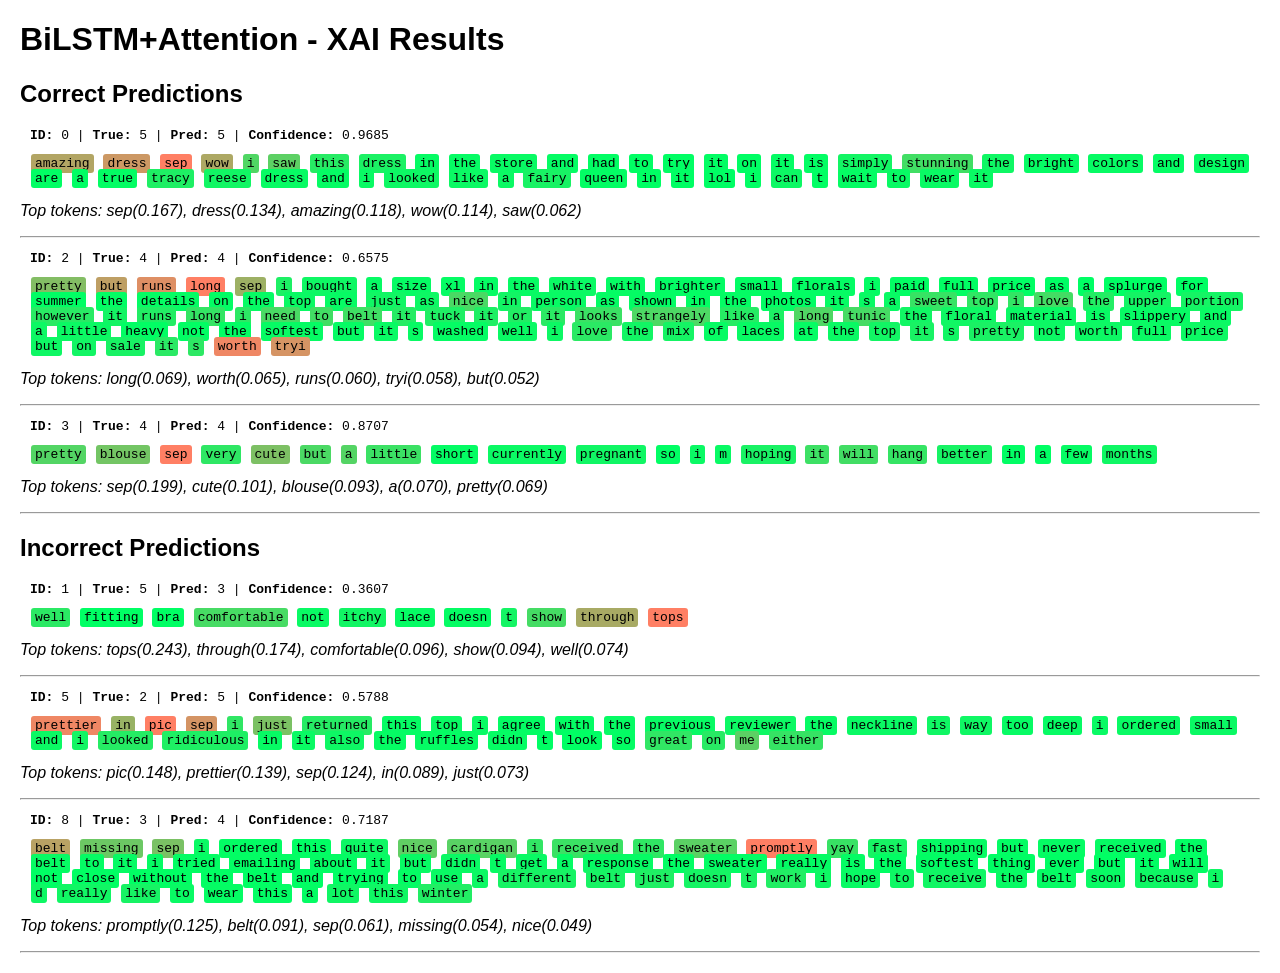
==== outputs/reports/xai_results/bilstm_attention_xai.html @ 4722a3b1 "fix attention" ====
<!DOCTYPE html>
<html><head><meta charset="utf-8"><title>XAI Results</title>
<style>body{font-family:Arial,sans-serif;margin:20px;}</style>
</head><body><h1>BiLSTM+Attention - XAI Results</h1>
<h2>Correct Predictions</h2>
<div style='margin:10px;font-family:monospace;'><p><b>ID:</b> 0 | <b>True:</b> 5 | <b>Pred:</b> 5 | <b>Confidence:</b> 0.9685</p><span style="background-color:rgb(178,165,100);padding:2px 4px;margin:1px;border-radius:3px;" title="weight=0.7016">amazing</span> <span style="background-color:rgb(204,152,100);padding:2px 4px;margin:1px;border-radius:3px;" title="weight=0.8007">dress</span> <span style="background-color:rgb(255,127,100);padding:2px 4px;margin:1px;border-radius:3px;" title="weight=1.0000">sep</span> <span style="background-color:rgb(173,168,100);padding:2px 4px;margin:1px;border-radius:3px;" title="weight=0.6810">wow</span> <span style="background-color:rgb(80,214,100);padding:2px 4px;margin:1px;border-radius:3px;" title="weight=0.3141">i</span> <span style="background-color:rgb(93,208,100);padding:2px 4px;margin:1px;border-radius:3px;" title="weight=0.3649">saw</span> <span style="background-color:rgb(39,235,100);padding:2px 4px;margin:1px;border-radius:3px;" title="weight=0.1544">this</span> <span style="background-color:rgb(27,241,100);padding:2px 4px;margin:1px;border-radius:3px;" title="weight=0.1078">dress</span> <span style="background-color:rgb(6,251,100);padding:2px 4px;margin:1px;border-radius:3px;" title="weight=0.0247">in</span> <span style="background-color:rgb(6,251,100);padding:2px 4px;margin:1px;border-radius:3px;" title="weight=0.0261">the</span> <span style="background-color:rgb(8,250,100);padding:2px 4px;margin:1px;border-radius:3px;" title="weight=0.0321">store</span> <span style="background-color:rgb(5,252,100);padding:2px 4px;margin:1px;border-radius:3px;" title="weight=0.0209">and</span> <span style="background-color:rgb(2,253,100);padding:2px 4px;margin:1px;border-radius:3px;" title="weight=0.0105">had</span> <span style="background-color:rgb(1,254,100);padding:2px 4px;margin:1px;border-radius:3px;" title="weight=0.0046">to</span> <span style="background-color:rgb(1,254,100);padding:2px 4px;margin:1px;border-radius:3px;" title="weight=0.0077">try</span> <span style="background-color:rgb(2,253,100);padding:2px 4px;margin:1px;border-radius:3px;" title="weight=0.0102">it</span> <span style="background-color:rgb(0,254,100);padding:2px 4px;margin:1px;border-radius:3px;" title="weight=0.0025">on</span> <span style="background-color:rgb(4,252,100);padding:2px 4px;margin:1px;border-radius:3px;" title="weight=0.0179">it</span> <span style="background-color:rgb(3,253,100);padding:2px 4px;margin:1px;border-radius:3px;" title="weight=0.0150">is</span> <span style="background-color:rgb(19,245,100);padding:2px 4px;margin:1px;border-radius:3px;" title="weight=0.0749">simply</span> <span style="background-color:rgb(65,222,100);padding:2px 4px;margin:1px;border-radius:3px;" title="weight=0.2580">stunning</span> <span style="background-color:rgb(15,247,100);padding:2px 4px;margin:1px;border-radius:3px;" title="weight=0.0624">the</span> <span style="background-color:rgb(6,251,100);padding:2px 4px;margin:1px;border-radius:3px;" title="weight=0.0256">bright</span> <span style="background-color:rgb(7,251,100);padding:2px 4px;margin:1px;border-radius:3px;" title="weight=0.0293">colors</span> <span style="background-color:rgb(3,253,100);padding:2px 4px;margin:1px;border-radius:3px;" title="weight=0.0125">and</span> <span style="background-color:rgb(4,252,100);padding:2px 4px;margin:1px;border-radius:3px;" title="weight=0.0164">design</span> <span style="background-color:rgb(1,254,100);padding:2px 4px;margin:1px;border-radius:3px;" title="weight=0.0067">are</span> <span style="background-color:rgb(0,254,100);padding:2px 4px;margin:1px;border-radius:3px;" title="weight=0.0031">a</span> <span style="background-color:rgb(3,253,100);padding:2px 4px;margin:1px;border-radius:3px;" title="weight=0.0142">true</span> <span style="background-color:rgb(30,239,100);padding:2px 4px;margin:1px;border-radius:3px;" title="weight=0.1182">tracy</span> <span style="background-color:rgb(17,246,100);padding:2px 4px;margin:1px;border-radius:3px;" title="weight=0.0697">reese</span> <span style="background-color:rgb(7,251,100);padding:2px 4px;margin:1px;border-radius:3px;" title="weight=0.0299">dress</span> <span style="background-color:rgb(5,252,100);padding:2px 4px;margin:1px;border-radius:3px;" title="weight=0.0233">and</span> <span style="background-color:rgb(9,250,100);padding:2px 4px;margin:1px;border-radius:3px;" title="weight=0.0389">i</span> <span style="background-color:rgb(13,248,100);padding:2px 4px;margin:1px;border-radius:3px;" title="weight=0.0541">looked</span> <span style="background-color:rgb(11,249,100);padding:2px 4px;margin:1px;border-radius:3px;" title="weight=0.0465">like</span> <span style="background-color:rgb(11,249,100);padding:2px 4px;margin:1px;border-radius:3px;" title="weight=0.0448">a</span> <span style="background-color:rgb(24,242,100);padding:2px 4px;margin:1px;border-radius:3px;" title="weight=0.0961">fairy</span> <span style="background-color:rgb(3,253,100);padding:2px 4px;margin:1px;border-radius:3px;" title="weight=0.0131">queen</span> <span style="background-color:rgb(0,255,100);padding:2px 4px;margin:1px;border-radius:3px;" title="weight=0.0000">in</span> <span style="background-color:rgb(0,254,100);padding:2px 4px;margin:1px;border-radius:3px;" title="weight=0.0032">it</span> <span style="background-color:rgb(0,254,100);padding:2px 4px;margin:1px;border-radius:3px;" title="weight=0.0038">lol</span> <span style="background-color:rgb(1,254,100);padding:2px 4px;margin:1px;border-radius:3px;" title="weight=0.0073">i</span> <span style="background-color:rgb(12,248,100);padding:2px 4px;margin:1px;border-radius:3px;" title="weight=0.0502">can</span> <span style="background-color:rgb(1,254,100);padding:2px 4px;margin:1px;border-radius:3px;" title="weight=0.0058">t</span> <span style="background-color:rgb(5,252,100);padding:2px 4px;margin:1px;border-radius:3px;" title="weight=0.0215">wait</span> <span style="background-color:rgb(8,250,100);padding:2px 4px;margin:1px;border-radius:3px;" title="weight=0.0343">to</span> <span style="background-color:rgb(9,250,100);padding:2px 4px;margin:1px;border-radius:3px;" title="weight=0.0388">wear</span> <span style="background-color:rgb(9,250,100);padding:2px 4px;margin:1px;border-radius:3px;" title="weight=0.0356">it</span></div>
<p><em>Top tokens: sep(0.167), dress(0.134), amazing(0.118), wow(0.114), saw(0.062)</em></p><hr>
<div style='margin:10px;font-family:monospace;'><p><b>ID:</b> 2 | <b>True:</b> 4 | <b>Pred:</b> 4 | <b>Confidence:</b> 0.6575</p><span style="background-color:rgb(131,189,100);padding:2px 4px;margin:1px;border-radius:3px;" title="weight=0.5154">pretty</span> <span style="background-color:rgb(190,159,100);padding:2px 4px;margin:1px;border-radius:3px;" title="weight=0.7482">but</span> <span style="background-color:rgb(222,143,100);padding:2px 4px;margin:1px;border-radius:3px;" title="weight=0.8716">runs</span> <span style="background-color:rgb(255,127,100);padding:2px 4px;margin:1px;border-radius:3px;" title="weight=1.0000">long</span> <span style="background-color:rgb(157,176,100);padding:2px 4px;margin:1px;border-radius:3px;" title="weight=0.6160">sep</span> <span style="background-color:rgb(29,240,100);padding:2px 4px;margin:1px;border-radius:3px;" title="weight=0.1161">i</span> <span style="background-color:rgb(15,247,100);padding:2px 4px;margin:1px;border-radius:3px;" title="weight=0.0625">bought</span> <span style="background-color:rgb(7,251,100);padding:2px 4px;margin:1px;border-radius:3px;" title="weight=0.0302">a</span> <span style="background-color:rgb(6,251,100);padding:2px 4px;margin:1px;border-radius:3px;" title="weight=0.0267">size</span> <span style="background-color:rgb(5,252,100);padding:2px 4px;margin:1px;border-radius:3px;" title="weight=0.0209">xl</span> <span style="background-color:rgb(5,252,100);padding:2px 4px;margin:1px;border-radius:3px;" title="weight=0.0201">in</span> <span style="background-color:rgb(7,251,100);padding:2px 4px;margin:1px;border-radius:3px;" title="weight=0.0302">the</span> <span style="background-color:rgb(11,249,100);padding:2px 4px;margin:1px;border-radius:3px;" title="weight=0.0437">white</span> <span style="background-color:rgb(6,251,100);padding:2px 4px;margin:1px;border-radius:3px;" title="weight=0.0251">with</span> <span style="background-color:rgb(4,252,100);padding:2px 4px;margin:1px;border-radius:3px;" title="weight=0.0161">brighter</span> <span style="background-color:rgb(3,253,100);padding:2px 4px;margin:1px;border-radius:3px;" title="weight=0.0152">small</span> <span style="background-color:rgb(4,252,100);padding:2px 4px;margin:1px;border-radius:3px;" title="weight=0.0171">florals</span> <span style="background-color:rgb(4,252,100);padding:2px 4px;margin:1px;border-radius:3px;" title="weight=0.0184">i</span> <span style="background-color:rgb(3,253,100);padding:2px 4px;margin:1px;border-radius:3px;" title="weight=0.0150">paid</span> <span style="background-color:rgb(2,253,100);padding:2px 4px;margin:1px;border-radius:3px;" title="weight=0.0094">full</span> <span style="background-color:rgb(1,254,100);padding:2px 4px;margin:1px;border-radius:3px;" title="weight=0.0055">price</span> <span style="background-color:rgb(0,254,100);padding:2px 4px;margin:1px;border-radius:3px;" title="weight=0.0028">as</span> <span style="background-color:rgb(0,254,100);padding:2px 4px;margin:1px;border-radius:3px;" title="weight=0.0001">a</span> <span style="background-color:rgb(0,255,100);padding:2px 4px;margin:1px;border-radius:3px;" title="weight=0.0000">splurge</span> <span style="background-color:rgb(0,254,100);padding:2px 4px;margin:1px;border-radius:3px;" title="weight=0.0038">for</span> <span style="background-color:rgb(1,254,100);padding:2px 4px;margin:1px;border-radius:3px;" title="weight=0.0042">summer</span> <span style="background-color:rgb(2,253,100);padding:2px 4px;margin:1px;border-radius:3px;" title="weight=0.0081">the</span> <span style="background-color:rgb(5,252,100);padding:2px 4px;margin:1px;border-radius:3px;" title="weight=0.0207">details</span> <span style="background-color:rgb(3,253,100);padding:2px 4px;margin:1px;border-radius:3px;" title="weight=0.0140">on</span> <span style="background-color:rgb(6,251,100);padding:2px 4px;margin:1px;border-radius:3px;" title="weight=0.0266">the</span> <span style="background-color:rgb(10,249,100);padding:2px 4px;margin:1px;border-radius:3px;" title="weight=0.0408">top</span> <span style="background-color:rgb(7,251,100);padding:2px 4px;margin:1px;border-radius:3px;" title="weight=0.0277">are</span> <span style="background-color:rgb(17,246,100);padding:2px 4px;margin:1px;border-radius:3px;" title="weight=0.0672">just</span> <span style="background-color:rgb(13,248,100);padding:2px 4px;margin:1px;border-radius:3px;" title="weight=0.0542">as</span> <span style="background-color:rgb(74,217,100);padding:2px 4px;margin:1px;border-radius:3px;" title="weight=0.2906">nice</span> <span style="background-color:rgb(18,245,100);padding:2px 4px;margin:1px;border-radius:3px;" title="weight=0.0731">in</span> <span style="background-color:rgb(8,250,100);padding:2px 4px;margin:1px;border-radius:3px;" title="weight=0.0325">person</span> <span style="background-color:rgb(4,252,100);padding:2px 4px;margin:1px;border-radius:3px;" title="weight=0.0180">as</span> <span style="background-color:rgb(4,252,100);padding:2px 4px;margin:1px;border-radius:3px;" title="weight=0.0166">shown</span> <span style="background-color:rgb(3,253,100);padding:2px 4px;margin:1px;border-radius:3px;" title="weight=0.0138">in</span> <span style="background-color:rgb(4,252,100);padding:2px 4px;margin:1px;border-radius:3px;" title="weight=0.0160">the</span> <span style="background-color:rgb(2,253,100);padding:2px 4px;margin:1px;border-radius:3px;" title="weight=0.0105">photos</span> <span style="background-color:rgb(6,251,100);padding:2px 4px;margin:1px;border-radius:3px;" title="weight=0.0272">it</span> <span style="background-color:rgb(8,250,100);padding:2px 4px;margin:1px;border-radius:3px;" title="weight=0.0347">s</span> <span style="background-color:rgb(8,250,100);padding:2px 4px;margin:1px;border-radius:3px;" title="weight=0.0329">a</span> <span style="background-color:rgb(55,227,100);padding:2px 4px;margin:1px;border-radius:3px;" title="weight=0.2177">sweet</span> <span style="background-color:rgb(49,230,100);padding:2px 4px;margin:1px;border-radius:3px;" title="weight=0.1922">top</span> <span style="background-color:rgb(51,229,100);padding:2px 4px;margin:1px;border-radius:3px;" title="weight=0.2016">i</span> <span style="background-color:rgb(68,220,100);padding:2px 4px;margin:1px;border-radius:3px;" title="weight=0.2667">love</span> <span style="background-color:rgb(35,237,100);padding:2px 4px;margin:1px;border-radius:3px;" title="weight=0.1403">the</span> <span style="background-color:rgb(20,244,100);padding:2px 4px;margin:1px;border-radius:3px;" title="weight=0.0800">upper</span> <span style="background-color:rgb(21,244,100);padding:2px 4px;margin:1px;border-radius:3px;" title="weight=0.0846">portion</span> <span style="background-color:rgb(41,234,100);padding:2px 4px;margin:1px;border-radius:3px;" title="weight=0.1640">however</span> <span style="background-color:rgb(20,244,100);padding:2px 4px;margin:1px;border-radius:3px;" title="weight=0.0813">it</span> <span style="background-color:rgb(34,237,100);padding:2px 4px;margin:1px;border-radius:3px;" title="weight=0.1351">runs</span> <span style="background-color:rgb(52,228,100);padding:2px 4px;margin:1px;border-radius:3px;" title="weight=0.2066">long</span> <span style="background-color:rgb(44,232,100);padding:2px 4px;margin:1px;border-radius:3px;" title="weight=0.1727">i</span> <span style="background-color:rgb(73,218,100);padding:2px 4px;margin:1px;border-radius:3px;" title="weight=0.2869">need</span> <span style="background-color:rgb(66,221,100);padding:2px 4px;margin:1px;border-radius:3px;" title="weight=0.2592">to</span> <span style="background-color:rgb(63,223,100);padding:2px 4px;margin:1px;border-radius:3px;" title="weight=0.2495">belt</span> <span style="background-color:rgb(37,236,100);padding:2px 4px;margin:1px;border-radius:3px;" title="weight=0.1482">it</span> <span style="background-color:rgb(31,239,100);padding:2px 4px;margin:1px;border-radius:3px;" title="weight=0.1236">tuck</span> <span style="background-color:rgb(30,239,100);padding:2px 4px;margin:1px;border-radius:3px;" title="weight=0.1179">it</span> <span style="background-color:rgb(34,237,100);padding:2px 4px;margin:1px;border-radius:3px;" title="weight=0.1361">or</span> <span style="background-color:rgb(43,233,100);padding:2px 4px;margin:1px;border-radius:3px;" title="weight=0.1700">it</span> <span style="background-color:rgb(59,225,100);padding:2px 4px;margin:1px;border-radius:3px;" title="weight=0.2317">looks</span> <span style="background-color:rgb(77,216,100);padding:2px 4px;margin:1px;border-radius:3px;" title="weight=0.3056">strangely</span> <span style="background-color:rgb(38,235,100);padding:2px 4px;margin:1px;border-radius:3px;" title="weight=0.1528">like</span> <span style="background-color:rgb(29,240,100);padding:2px 4px;margin:1px;border-radius:3px;" title="weight=0.1147">a</span> <span style="background-color:rgb(80,214,100);padding:2px 4px;margin:1px;border-radius:3px;" title="weight=0.3165">long</span> <span style="background-color:rgb(70,219,100);padding:2px 4px;margin:1px;border-radius:3px;" title="weight=0.2768">tunic</span> <span style="background-color:rgb(17,246,100);padding:2px 4px;margin:1px;border-radius:3px;" title="weight=0.0690">the</span> <span style="background-color:rgb(15,247,100);padding:2px 4px;margin:1px;border-radius:3px;" title="weight=0.0591">floral</span> <span style="background-color:rgb(10,249,100);padding:2px 4px;margin:1px;border-radius:3px;" title="weight=0.0413">material</span> <span style="background-color:rgb(9,250,100);padding:2px 4px;margin:1px;border-radius:3px;" title="weight=0.0369">is</span> <span style="background-color:rgb(7,251,100);padding:2px 4px;margin:1px;border-radius:3px;" title="weight=0.0288">slippery</span> <span style="background-color:rgb(9,250,100);padding:2px 4px;margin:1px;border-radius:3px;" title="weight=0.0365">and</span> <span style="background-color:rgb(13,248,100);padding:2px 4px;margin:1px;border-radius:3px;" title="weight=0.0521">a</span> <span style="background-color:rgb(11,249,100);padding:2px 4px;margin:1px;border-radius:3px;" title="weight=0.0458">little</span> <span style="background-color:rgb(2,253,100);padding:2px 4px;margin:1px;border-radius:3px;" title="weight=0.0097">heavy</span> <span style="background-color:rgb(2,253,100);padding:2px 4px;margin:1px;border-radius:3px;" title="weight=0.0101">not</span> <span style="background-color:rgb(3,253,100);padding:2px 4px;margin:1px;border-radius:3px;" title="weight=0.0155">the</span> <span style="background-color:rgb(6,251,100);padding:2px 4px;margin:1px;border-radius:3px;" title="weight=0.0271">softest</span> <span style="background-color:rgb(6,251,100);padding:2px 4px;margin:1px;border-radius:3px;" title="weight=0.0253">but</span> <span style="background-color:rgb(9,250,100);padding:2px 4px;margin:1px;border-radius:3px;" title="weight=0.0390">it</span> <span style="background-color:rgb(8,250,100);padding:2px 4px;margin:1px;border-radius:3px;" title="weight=0.0337">s</span> <span style="background-color:rgb(5,252,100);padding:2px 4px;margin:1px;border-radius:3px;" title="weight=0.0198">washed</span> <span style="background-color:rgb(10,249,100);padding:2px 4px;margin:1px;border-radius:3px;" title="weight=0.0430">well</span> <span style="background-color:rgb(13,248,100);padding:2px 4px;margin:1px;border-radius:3px;" title="weight=0.0513">i</span> <span style="background-color:rgb(43,233,100);padding:2px 4px;margin:1px;border-radius:3px;" title="weight=0.1708">love</span> <span style="background-color:rgb(18,245,100);padding:2px 4px;margin:1px;border-radius:3px;" title="weight=0.0734">the</span> <span style="background-color:rgb(21,244,100);padding:2px 4px;margin:1px;border-radius:3px;" title="weight=0.0831">mix</span> <span style="background-color:rgb(7,251,100);padding:2px 4px;margin:1px;border-radius:3px;" title="weight=0.0299">of</span> <span style="background-color:rgb(8,250,100);padding:2px 4px;margin:1px;border-radius:3px;" title="weight=0.0326">laces</span> <span style="background-color:rgb(5,252,100);padding:2px 4px;margin:1px;border-radius:3px;" title="weight=0.0229">at</span> <span style="background-color:rgb(10,249,100);padding:2px 4px;margin:1px;border-radius:3px;" title="weight=0.0409">the</span> <span style="background-color:rgb(18,245,100);padding:2px 4px;margin:1px;border-radius:3px;" title="weight=0.0715">top</span> <span style="background-color:rgb(25,242,100);padding:2px 4px;margin:1px;border-radius:3px;" title="weight=0.1000">it</span> <span style="background-color:rgb(17,246,100);padding:2px 4px;margin:1px;border-radius:3px;" title="weight=0.0676">s</span> <span style="background-color:rgb(26,241,100);padding:2px 4px;margin:1px;border-radius:3px;" title="weight=0.1055">pretty</span> <span style="background-color:rgb(12,248,100);padding:2px 4px;margin:1px;border-radius:3px;" title="weight=0.0500">not</span> <span style="background-color:rgb(13,248,100);padding:2px 4px;margin:1px;border-radius:3px;" title="weight=0.0529">worth</span> <span style="background-color:rgb(10,249,100);padding:2px 4px;margin:1px;border-radius:3px;" title="weight=0.0405">full</span> <span style="background-color:rgb(13,248,100);padding:2px 4px;margin:1px;border-radius:3px;" title="weight=0.0522">price</span> <span style="background-color:rgb(14,247,100);padding:2px 4px;margin:1px;border-radius:3px;" title="weight=0.0588">but</span> <span style="background-color:rgb(18,245,100);padding:2px 4px;margin:1px;border-radius:3px;" title="weight=0.0736">on</span> <span style="background-color:rgb(24,242,100);padding:2px 4px;margin:1px;border-radius:3px;" title="weight=0.0955">sale</span> <span style="background-color:rgb(42,233,100);padding:2px 4px;margin:1px;border-radius:3px;" title="weight=0.1677">it</span> <span style="background-color:rgb(45,232,100);padding:2px 4px;margin:1px;border-radius:3px;" title="weight=0.1800">s</span> <span style="background-color:rgb(239,135,100);padding:2px 4px;margin:1px;border-radius:3px;" title="weight=0.9376">worth</span> <span style="background-color:rgb(213,148,100);padding:2px 4px;margin:1px;border-radius:3px;" title="weight=0.8364">tryi</span></div>
<p><em>Top tokens: long(0.069), worth(0.065), runs(0.060), tryi(0.058), but(0.052)</em></p><hr>
<div style='margin:10px;font-family:monospace;'><p><b>ID:</b> 3 | <b>True:</b> 4 | <b>Pred:</b> 4 | <b>Confidence:</b> 0.8707</p><span style="background-color:rgb(83,213,100);padding:2px 4px;margin:1px;border-radius:3px;" title="weight=0.3292">pretty</span> <span style="background-color:rgb(115,197,100);padding:2px 4px;margin:1px;border-radius:3px;" title="weight=0.4520">blouse</span> <span style="background-color:rgb(255,127,100);padding:2px 4px;margin:1px;border-radius:3px;" title="weight=1.0000">sep</span> <span style="background-color:rgb(46,231,100);padding:2px 4px;margin:1px;border-radius:3px;" title="weight=0.1837">very</span> <span style="background-color:rgb(125,192,100);padding:2px 4px;margin:1px;border-radius:3px;" title="weight=0.4938">cute</span> <span style="background-color:rgb(75,217,100);padding:2px 4px;margin:1px;border-radius:3px;" title="weight=0.2969">but</span> <span style="background-color:rgb(84,212,100);padding:2px 4px;margin:1px;border-radius:3px;" title="weight=0.3328">a</span> <span style="background-color:rgb(59,225,100);padding:2px 4px;margin:1px;border-radius:3px;" title="weight=0.2330">little</span> <span style="background-color:rgb(4,252,100);padding:2px 4px;margin:1px;border-radius:3px;" title="weight=0.0190">short</span> <span style="background-color:rgb(11,249,100);padding:2px 4px;margin:1px;border-radius:3px;" title="weight=0.0441">currently</span> <span style="background-color:rgb(16,246,100);padding:2px 4px;margin:1px;border-radius:3px;" title="weight=0.0659">pregnant</span> <span style="background-color:rgb(1,254,100);padding:2px 4px;margin:1px;border-radius:3px;" title="weight=0.0059">so</span> <span style="background-color:rgb(10,249,100);padding:2px 4px;margin:1px;border-radius:3px;" title="weight=0.0393">i</span> <span style="background-color:rgb(8,250,100);padding:2px 4px;margin:1px;border-radius:3px;" title="weight=0.0344">m</span> <span style="background-color:rgb(25,242,100);padding:2px 4px;margin:1px;border-radius:3px;" title="weight=0.1006">hoping</span> <span style="background-color:rgb(61,224,100);padding:2px 4px;margin:1px;border-radius:3px;" title="weight=0.2420">it</span> <span style="background-color:rgb(66,221,100);padding:2px 4px;margin:1px;border-radius:3px;" title="weight=0.2593">will</span> <span style="background-color:rgb(53,228,100);padding:2px 4px;margin:1px;border-radius:3px;" title="weight=0.2116">hang</span> <span style="background-color:rgb(23,243,100);padding:2px 4px;margin:1px;border-radius:3px;" title="weight=0.0915">better</span> <span style="background-color:rgb(2,253,100);padding:2px 4px;margin:1px;border-radius:3px;" title="weight=0.0086">in</span> <span style="background-color:rgb(0,255,100);padding:2px 4px;margin:1px;border-radius:3px;" title="weight=0.0000">a</span> <span style="background-color:rgb(6,251,100);padding:2px 4px;margin:1px;border-radius:3px;" title="weight=0.0242">few</span> <span style="background-color:rgb(15,247,100);padding:2px 4px;margin:1px;border-radius:3px;" title="weight=0.0623">months</span></div>
<p><em>Top tokens: sep(0.199), cute(0.101), blouse(0.093), a(0.070), pretty(0.069)</em></p><hr>
<h2>Incorrect Predictions</h2>
<div style='margin:10px;font-family:monospace;'><p><b>ID:</b> 1 | <b>True:</b> 5 | <b>Pred:</b> 3 | <b>Confidence:</b> 0.3607</p><span style="background-color:rgb(43,233,100);padding:2px 4px;margin:1px;border-radius:3px;" title="weight=0.1703">well</span> <span style="background-color:rgb(0,255,100);padding:2px 4px;margin:1px;border-radius:3px;" title="weight=0.0000">fitting</span> <span style="background-color:rgb(0,254,100);padding:2px 4px;margin:1px;border-radius:3px;" title="weight=0.0015">bra</span> <span style="background-color:rgb(71,219,100);padding:2px 4px;margin:1px;border-radius:3px;" title="weight=0.2788">comfortable</span> <span style="background-color:rgb(9,250,100);padding:2px 4px;margin:1px;border-radius:3px;" title="weight=0.0374">not</span> <span style="background-color:rgb(18,245,100);padding:2px 4px;margin:1px;border-radius:3px;" title="weight=0.0712">itchy</span> <span style="background-color:rgb(6,251,100);padding:2px 4px;margin:1px;border-radius:3px;" title="weight=0.0244">lace</span> <span style="background-color:rgb(5,252,100);padding:2px 4px;margin:1px;border-radius:3px;" title="weight=0.0230">doesn</span> <span style="background-color:rgb(20,244,100);padding:2px 4px;margin:1px;border-radius:3px;" title="weight=0.0788">t</span> <span style="background-color:rgb(69,220,100);padding:2px 4px;margin:1px;border-radius:3px;" title="weight=0.2719">show</span> <span style="background-color:rgb(168,170,100);padding:2px 4px;margin:1px;border-radius:3px;" title="weight=0.6623">through</span> <span style="background-color:rgb(255,127,100);padding:2px 4px;margin:1px;border-radius:3px;" title="weight=1.0000">tops</span></div>
<p><em>Top tokens: tops(0.243), through(0.174), comfortable(0.096), show(0.094), well(0.074)</em></p><hr>
<div style='margin:10px;font-family:monospace;'><p><b>ID:</b> 5 | <b>True:</b> 2 | <b>Pred:</b> 5 | <b>Confidence:</b> 0.5788</p><span style="background-color:rgb(239,135,100);padding:2px 4px;margin:1px;border-radius:3px;" title="weight=0.9394">prettier</span> <span style="background-color:rgb(152,178,100);padding:2px 4px;margin:1px;border-radius:3px;" title="weight=0.5965">in</span> <span style="background-color:rgb(255,127,100);padding:2px 4px;margin:1px;border-radius:3px;" title="weight=1.0000">pic</span> <span style="background-color:rgb(212,148,100);padding:2px 4px;margin:1px;border-radius:3px;" title="weight=0.8344">sep</span> <span style="background-color:rgb(48,230,100);padding:2px 4px;margin:1px;border-radius:3px;" title="weight=0.1904">i</span> <span style="background-color:rgb(123,193,100);padding:2px 4px;margin:1px;border-radius:3px;" title="weight=0.4833">just</span> <span style="background-color:rgb(38,235,100);padding:2px 4px;margin:1px;border-radius:3px;" title="weight=0.1497">returned</span> <span style="background-color:rgb(6,251,100);padding:2px 4px;margin:1px;border-radius:3px;" title="weight=0.0273">this</span> <span style="background-color:rgb(9,250,100);padding:2px 4px;margin:1px;border-radius:3px;" title="weight=0.0383">top</span> <span style="background-color:rgb(8,250,100);padding:2px 4px;margin:1px;border-radius:3px;" title="weight=0.0316">i</span> <span style="background-color:rgb(4,252,100);padding:2px 4px;margin:1px;border-radius:3px;" title="weight=0.0157">agree</span> <span style="background-color:rgb(4,252,100);padding:2px 4px;margin:1px;border-radius:3px;" title="weight=0.0177">with</span> <span style="background-color:rgb(6,251,100);padding:2px 4px;margin:1px;border-radius:3px;" title="weight=0.0258">the</span> <span style="background-color:rgb(8,250,100);padding:2px 4px;margin:1px;border-radius:3px;" title="weight=0.0322">previous</span> <span style="background-color:rgb(13,248,100);padding:2px 4px;margin:1px;border-radius:3px;" title="weight=0.0542">reviewer</span> <span style="background-color:rgb(7,251,100);padding:2px 4px;margin:1px;border-radius:3px;" title="weight=0.0305">the</span> <span style="background-color:rgb(10,249,100);padding:2px 4px;margin:1px;border-radius:3px;" title="weight=0.0430">neckline</span> <span style="background-color:rgb(16,246,100);padding:2px 4px;margin:1px;border-radius:3px;" title="weight=0.0661">is</span> <span style="background-color:rgb(15,247,100);padding:2px 4px;margin:1px;border-radius:3px;" title="weight=0.0593">way</span> <span style="background-color:rgb(7,251,100);padding:2px 4px;margin:1px;border-radius:3px;" title="weight=0.0277">too</span> <span style="background-color:rgb(7,251,100);padding:2px 4px;margin:1px;border-radius:3px;" title="weight=0.0306">deep</span> <span style="background-color:rgb(9,250,100);padding:2px 4px;margin:1px;border-radius:3px;" title="weight=0.0356">i</span> <span style="background-color:rgb(9,250,100);padding:2px 4px;margin:1px;border-radius:3px;" title="weight=0.0364">ordered</span> <span style="background-color:rgb(10,249,100);padding:2px 4px;margin:1px;border-radius:3px;" title="weight=0.0407">small</span> <span style="background-color:rgb(11,249,100);padding:2px 4px;margin:1px;border-radius:3px;" title="weight=0.0466">and</span> <span style="background-color:rgb(18,245,100);padding:2px 4px;margin:1px;border-radius:3px;" title="weight=0.0715">i</span> <span style="background-color:rgb(37,236,100);padding:2px 4px;margin:1px;border-radius:3px;" title="weight=0.1479">looked</span> <span style="background-color:rgb(30,239,100);padding:2px 4px;margin:1px;border-radius:3px;" title="weight=0.1212">ridiculous</span> <span style="background-color:rgb(6,251,100);padding:2px 4px;margin:1px;border-radius:3px;" title="weight=0.0242">in</span> <span style="background-color:rgb(9,250,100);padding:2px 4px;margin:1px;border-radius:3px;" title="weight=0.0355">it</span> <span style="background-color:rgb(14,247,100);padding:2px 4px;margin:1px;border-radius:3px;" title="weight=0.0562">also</span> <span style="background-color:rgb(5,252,100);padding:2px 4px;margin:1px;border-radius:3px;" title="weight=0.0197">the</span> <span style="background-color:rgb(5,252,100);padding:2px 4px;margin:1px;border-radius:3px;" title="weight=0.0228">ruffles</span> <span style="background-color:rgb(5,252,100);padding:2px 4px;margin:1px;border-radius:3px;" title="weight=0.0199">didn</span> <span style="background-color:rgb(0,254,100);padding:2px 4px;margin:1px;border-radius:3px;" title="weight=0.0039">t</span> <span style="background-color:rgb(0,255,100);padding:2px 4px;margin:1px;border-radius:3px;" title="weight=0.0000">look</span> <span style="background-color:rgb(3,253,100);padding:2px 4px;margin:1px;border-radius:3px;" title="weight=0.0131">so</span> <span style="background-color:rgb(49,230,100);padding:2px 4px;margin:1px;border-radius:3px;" title="weight=0.1942">great</span> <span style="background-color:rgb(40,234,100);padding:2px 4px;margin:1px;border-radius:3px;" title="weight=0.1592">on</span> <span style="background-color:rgb(92,208,100);padding:2px 4px;margin:1px;border-radius:3px;" title="weight=0.3631">me</span> <span style="background-color:rgb(54,227,100);padding:2px 4px;margin:1px;border-radius:3px;" title="weight=0.2120">either</span></div>
<p><em>Top tokens: pic(0.148), prettier(0.139), sep(0.124), in(0.089), just(0.073)</em></p><hr>
<div style='margin:10px;font-family:monospace;'><p><b>ID:</b> 8 | <b>True:</b> 3 | <b>Pred:</b> 4 | <b>Confidence:</b> 0.7187</p><span style="background-color:rgb(185,162,100);padding:2px 4px;margin:1px;border-radius:3px;" title="weight=0.7266">belt</span> <span style="background-color:rgb(108,200,100);padding:2px 4px;margin:1px;border-radius:3px;" title="weight=0.4256">missing</span> <span style="background-color:rgb(122,193,100);padding:2px 4px;margin:1px;border-radius:3px;" title="weight=0.4797">sep</span> <span style="background-color:rgb(10,249,100);padding:2px 4px;margin:1px;border-radius:3px;" title="weight=0.0409">i</span> <span style="background-color:rgb(3,253,100);padding:2px 4px;margin:1px;border-radius:3px;" title="weight=0.0118">ordered</span> <span style="background-color:rgb(1,254,100);padding:2px 4px;margin:1px;border-radius:3px;" title="weight=0.0068">this</span> <span style="background-color:rgb(14,247,100);padding:2px 4px;margin:1px;border-radius:3px;" title="weight=0.0578">quite</span> <span style="background-color:rgb(97,206,100);padding:2px 4px;margin:1px;border-radius:3px;" title="weight=0.3810">nice</span> <span style="background-color:rgb(89,210,100);padding:2px 4px;margin:1px;border-radius:3px;" title="weight=0.3490">cardigan</span> <span style="background-color:rgb(50,229,100);padding:2px 4px;margin:1px;border-radius:3px;" title="weight=0.1962">i</span> <span style="background-color:rgb(59,225,100);padding:2px 4px;margin:1px;border-radius:3px;" title="weight=0.2315">received</span> <span style="background-color:rgb(48,230,100);padding:2px 4px;margin:1px;border-radius:3px;" title="weight=0.1895">the</span> <span style="background-color:rgb(91,209,100);padding:2px 4px;margin:1px;border-radius:3px;" title="weight=0.3604">sweater</span> <span style="background-color:rgb(255,127,100);padding:2px 4px;margin:1px;border-radius:3px;" title="weight=1.0000">promptly</span> <span style="background-color:rgb(56,226,100);padding:2px 4px;margin:1px;border-radius:3px;" title="weight=0.2203">yay</span> <span style="background-color:rgb(23,243,100);padding:2px 4px;margin:1px;border-radius:3px;" title="weight=0.0936">fast</span> <span style="background-color:rgb(7,251,100);padding:2px 4px;margin:1px;border-radius:3px;" title="weight=0.0282">shipping</span> <span style="background-color:rgb(4,252,100);padding:2px 4px;margin:1px;border-radius:3px;" title="weight=0.0173">but</span> <span style="background-color:rgb(5,252,100);padding:2px 4px;margin:1px;border-radius:3px;" title="weight=0.0198">never</span> <span style="background-color:rgb(6,251,100);padding:2px 4px;margin:1px;border-radius:3px;" title="weight=0.0269">received</span> <span style="background-color:rgb(3,253,100);padding:2px 4px;margin:1px;border-radius:3px;" title="weight=0.0141">the</span> <span style="background-color:rgb(7,251,100);padding:2px 4px;margin:1px;border-radius:3px;" title="weight=0.0289">belt</span> <span style="background-color:rgb(5,252,100);padding:2px 4px;margin:1px;border-radius:3px;" title="weight=0.0205">to</span> <span style="background-color:rgb(6,251,100);padding:2px 4px;margin:1px;border-radius:3px;" title="weight=0.0249">it</span> <span style="background-color:rgb(5,252,100);padding:2px 4px;margin:1px;border-radius:3px;" title="weight=0.0198">i</span> <span style="background-color:rgb(3,253,100);padding:2px 4px;margin:1px;border-radius:3px;" title="weight=0.0122">tried</span> <span style="background-color:rgb(3,253,100);padding:2px 4px;margin:1px;border-radius:3px;" title="weight=0.0145">emailing</span> <span style="background-color:rgb(4,252,100);padding:2px 4px;margin:1px;border-radius:3px;" title="weight=0.0187">about</span> <span style="background-color:rgb(7,251,100);padding:2px 4px;margin:1px;border-radius:3px;" title="weight=0.0308">it</span> <span style="background-color:rgb(8,250,100);padding:2px 4px;margin:1px;border-radius:3px;" title="weight=0.0320">but</span> <span style="background-color:rgb(10,249,100);padding:2px 4px;margin:1px;border-radius:3px;" title="weight=0.0402">didn</span> <span style="background-color:rgb(7,251,100);padding:2px 4px;margin:1px;border-radius:3px;" title="weight=0.0278">t</span> <span style="background-color:rgb(8,250,100);padding:2px 4px;margin:1px;border-radius:3px;" title="weight=0.0317">get</span> <span style="background-color:rgb(5,252,100);padding:2px 4px;margin:1px;border-radius:3px;" title="weight=0.0204">a</span> <span style="background-color:rgb(6,251,100);padding:2px 4px;margin:1px;border-radius:3px;" title="weight=0.0242">response</span> <span style="background-color:rgb(2,253,100);padding:2px 4px;margin:1px;border-radius:3px;" title="weight=0.0113">the</span> <span style="background-color:rgb(3,253,100);padding:2px 4px;margin:1px;border-radius:3px;" title="weight=0.0129">sweater</span> <span style="background-color:rgb(4,252,100);padding:2px 4px;margin:1px;border-radius:3px;" title="weight=0.0184">really</span> <span style="background-color:rgb(4,252,100);padding:2px 4px;margin:1px;border-radius:3px;" title="weight=0.0180">is</span> <span style="background-color:rgb(1,254,100);padding:2px 4px;margin:1px;border-radius:3px;" title="weight=0.0062">the</span> <span style="background-color:rgb(2,253,100);padding:2px 4px;margin:1px;border-radius:3px;" title="weight=0.0110">softest</span> <span style="background-color:rgb(0,254,100);padding:2px 4px;margin:1px;border-radius:3px;" title="weight=0.0006">thing</span> <span style="background-color:rgb(0,254,100);padding:2px 4px;margin:1px;border-radius:3px;" title="weight=0.0008">ever</span> <span style="background-color:rgb(0,255,100);padding:2px 4px;margin:1px;border-radius:3px;" title="weight=0.0000">but</span> <span style="background-color:rgb(1,254,100);padding:2px 4px;margin:1px;border-radius:3px;" title="weight=0.0054">it</span> <span style="background-color:rgb(2,253,100);padding:2px 4px;margin:1px;border-radius:3px;" title="weight=0.0082">will</span> <span style="background-color:rgb(0,254,100);padding:2px 4px;margin:1px;border-radius:3px;" title="weight=0.0005">not</span> <span style="background-color:rgb(1,254,100);padding:2px 4px;margin:1px;border-radius:3px;" title="weight=0.0056">close</span> <span style="background-color:rgb(1,254,100);padding:2px 4px;margin:1px;border-radius:3px;" title="weight=0.0057">without</span> <span style="background-color:rgb(1,254,100);padding:2px 4px;margin:1px;border-radius:3px;" title="weight=0.0040">the</span> <span style="background-color:rgb(1,254,100);padding:2px 4px;margin:1px;border-radius:3px;" title="weight=0.0077">belt</span> <span style="background-color:rgb(0,254,100);padding:2px 4px;margin:1px;border-radius:3px;" title="weight=0.0034">and</span> <span style="background-color:rgb(1,254,100);padding:2px 4px;margin:1px;border-radius:3px;" title="weight=0.0053">trying</span> <span style="background-color:rgb(4,252,100);padding:2px 4px;margin:1px;border-radius:3px;" title="weight=0.0170">to</span> <span style="background-color:rgb(9,250,100);padding:2px 4px;margin:1px;border-radius:3px;" title="weight=0.0384">use</span> <span style="background-color:rgb(12,248,100);padding:2px 4px;margin:1px;border-radius:3px;" title="weight=0.0502">a</span> <span style="background-color:rgb(23,243,100);padding:2px 4px;margin:1px;border-radius:3px;" title="weight=0.0913">different</span> <span style="background-color:rgb(23,243,100);padding:2px 4px;margin:1px;border-radius:3px;" title="weight=0.0923">belt</span> <span style="background-color:rgb(31,239,100);padding:2px 4px;margin:1px;border-radius:3px;" title="weight=0.1244">just</span> <span style="background-color:rgb(21,244,100);padding:2px 4px;margin:1px;border-radius:3px;" title="weight=0.0851">doesn</span> <span style="background-color:rgb(26,241,100);padding:2px 4px;margin:1px;border-radius:3px;" title="weight=0.1053">t</span> <span style="background-color:rgb(33,238,100);padding:2px 4px;margin:1px;border-radius:3px;" title="weight=0.1313">work</span> <span style="background-color:rgb(14,247,100);padding:2px 4px;margin:1px;border-radius:3px;" title="weight=0.0582">i</span> <span style="background-color:rgb(9,250,100);padding:2px 4px;margin:1px;border-radius:3px;" title="weight=0.0388">hope</span> <span style="background-color:rgb(14,247,100);padding:2px 4px;margin:1px;border-radius:3px;" title="weight=0.0586">to</span> <span style="background-color:rgb(16,246,100);padding:2px 4px;margin:1px;border-radius:3px;" title="weight=0.0658">receive</span> <span style="background-color:rgb(8,250,100);padding:2px 4px;margin:1px;border-radius:3px;" title="weight=0.0315">the</span> <span style="background-color:rgb(6,251,100);padding:2px 4px;margin:1px;border-radius:3px;" title="weight=0.0244">belt</span> <span style="background-color:rgb(9,250,100);padding:2px 4px;margin:1px;border-radius:3px;" title="weight=0.0381">soon</span> <span style="background-color:rgb(14,247,100);padding:2px 4px;margin:1px;border-radius:3px;" title="weight=0.0551">because</span> <span style="background-color:rgb(14,247,100);padding:2px 4px;margin:1px;border-radius:3px;" title="weight=0.0566">i</span> <span style="background-color:rgb(14,247,100);padding:2px 4px;margin:1px;border-radius:3px;" title="weight=0.0564">d</span> <span style="background-color:rgb(17,246,100);padding:2px 4px;margin:1px;border-radius:3px;" title="weight=0.0676">really</span> <span style="background-color:rgb(23,243,100);padding:2px 4px;margin:1px;border-radius:3px;" title="weight=0.0929">like</span> <span style="background-color:rgb(9,250,100);padding:2px 4px;margin:1px;border-radius:3px;" title="weight=0.0379">to</span> <span style="background-color:rgb(5,252,100);padding:2px 4px;margin:1px;border-radius:3px;" title="weight=0.0205">wear</span> <span style="background-color:rgb(3,253,100);padding:2px 4px;margin:1px;border-radius:3px;" title="weight=0.0145">this</span> <span style="background-color:rgb(4,252,100);padding:2px 4px;margin:1px;border-radius:3px;" title="weight=0.0183">a</span> <span style="background-color:rgb(16,246,100);padding:2px 4px;margin:1px;border-radius:3px;" title="weight=0.0646">lot</span> <span style="background-color:rgb(15,247,100);padding:2px 4px;margin:1px;border-radius:3px;" title="weight=0.0601">this</span> <span style="background-color:rgb(34,237,100);padding:2px 4px;margin:1px;border-radius:3px;" title="weight=0.1342">winter</span></div>
<p><em>Top tokens: promptly(0.125), belt(0.091), sep(0.061), missing(0.054), nice(0.049)</em></p><hr></body></html>
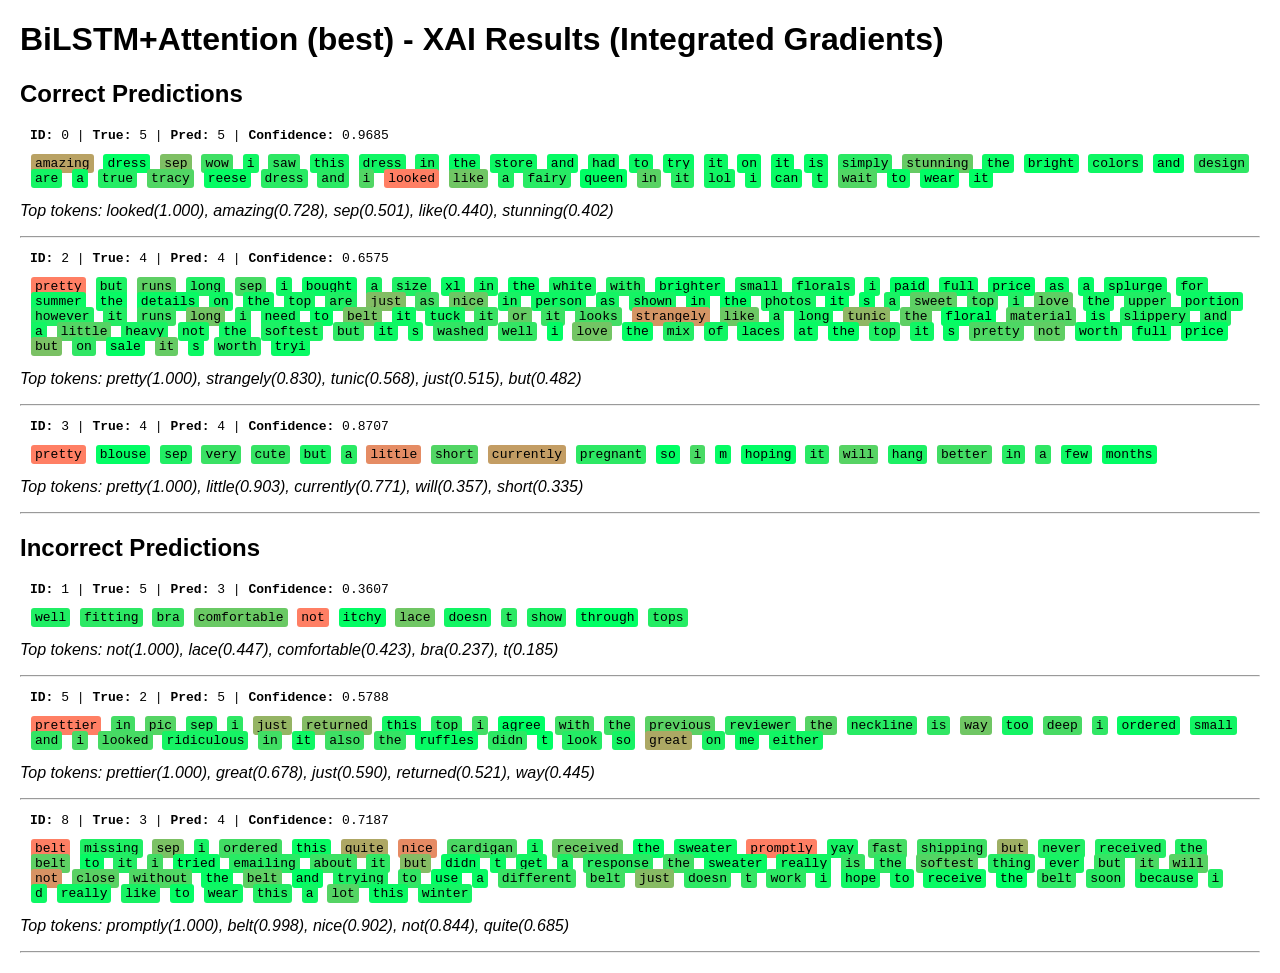
==== commit 344ed2ac: "fix error analysis" ====
--- a/outputs/reports/xai_results/bilstm_attention_xai.html
+++ b/outputs/reports/xai_results/bilstm_attention_xai.html
@@ -1,18 +1,18 @@
 <!DOCTYPE html>
 <html><head><meta charset="utf-8"><title>XAI Results</title>
 <style>body{font-family:Arial,sans-serif;margin:20px;}</style>
-</head><body><h1>BiLSTM+Attention - XAI Results</h1>
+</head><body><h1>BiLSTM+Attention (best) - XAI Results (Integrated Gradients)</h1>
 <h2>Correct Predictions</h2>
-<div style='margin:10px;font-family:monospace;'><p><b>ID:</b> 0 | <b>True:</b> 5 | <b>Pred:</b> 5 | <b>Confidence:</b> 0.9685</p><span style="background-color:rgb(178,165,100);padding:2px 4px;margin:1px;border-radius:3px;" title="weight=0.7016">amazing</span> <span style="background-color:rgb(204,152,100);padding:2px 4px;margin:1px;border-radius:3px;" title="weight=0.8007">dress</span> <span style="background-color:rgb(255,127,100);padding:2px 4px;margin:1px;border-radius:3px;" title="weight=1.0000">sep</span> <span style="background-color:rgb(173,168,100);padding:2px 4px;margin:1px;border-radius:3px;" title="weight=0.6810">wow</span> <span style="background-color:rgb(80,214,100);padding:2px 4px;margin:1px;border-radius:3px;" title="weight=0.3141">i</span> <span style="background-color:rgb(93,208,100);padding:2px 4px;margin:1px;border-radius:3px;" title="weight=0.3649">saw</span> <span style="background-color:rgb(39,235,100);padding:2px 4px;margin:1px;border-radius:3px;" title="weight=0.1544">this</span> <span style="background-color:rgb(27,241,100);padding:2px 4px;margin:1px;border-radius:3px;" title="weight=0.1078">dress</span> <span style="background-color:rgb(6,251,100);padding:2px 4px;margin:1px;border-radius:3px;" title="weight=0.0247">in</span> <span style="background-color:rgb(6,251,100);padding:2px 4px;margin:1px;border-radius:3px;" title="weight=0.0261">the</span> <span style="background-color:rgb(8,250,100);padding:2px 4px;margin:1px;border-radius:3px;" title="weight=0.0321">store</span> <span style="background-color:rgb(5,252,100);padding:2px 4px;margin:1px;border-radius:3px;" title="weight=0.0209">and</span> <span style="background-color:rgb(2,253,100);padding:2px 4px;margin:1px;border-radius:3px;" title="weight=0.0105">had</span> <span style="background-color:rgb(1,254,100);padding:2px 4px;margin:1px;border-radius:3px;" title="weight=0.0046">to</span> <span style="background-color:rgb(1,254,100);padding:2px 4px;margin:1px;border-radius:3px;" title="weight=0.0077">try</span> <span style="background-color:rgb(2,253,100);padding:2px 4px;margin:1px;border-radius:3px;" title="weight=0.0102">it</span> <span style="background-color:rgb(0,254,100);padding:2px 4px;margin:1px;border-radius:3px;" title="weight=0.0025">on</span> <span style="background-color:rgb(4,252,100);padding:2px 4px;margin:1px;border-radius:3px;" title="weight=0.0179">it</span> <span style="background-color:rgb(3,253,100);padding:2px 4px;margin:1px;border-radius:3px;" title="weight=0.0150">is</span> <span style="background-color:rgb(19,245,100);padding:2px 4px;margin:1px;border-radius:3px;" title="weight=0.0749">simply</span> <span style="background-color:rgb(65,222,100);padding:2px 4px;margin:1px;border-radius:3px;" title="weight=0.2580">stunning</span> <span style="background-color:rgb(15,247,100);padding:2px 4px;margin:1px;border-radius:3px;" title="weight=0.0624">the</span> <span style="background-color:rgb(6,251,100);padding:2px 4px;margin:1px;border-radius:3px;" title="weight=0.0256">bright</span> <span style="background-color:rgb(7,251,100);padding:2px 4px;margin:1px;border-radius:3px;" title="weight=0.0293">colors</span> <span style="background-color:rgb(3,253,100);padding:2px 4px;margin:1px;border-radius:3px;" title="weight=0.0125">and</span> <span style="background-color:rgb(4,252,100);padding:2px 4px;margin:1px;border-radius:3px;" title="weight=0.0164">design</span> <span style="background-color:rgb(1,254,100);padding:2px 4px;margin:1px;border-radius:3px;" title="weight=0.0067">are</span> <span style="background-color:rgb(0,254,100);padding:2px 4px;margin:1px;border-radius:3px;" title="weight=0.0031">a</span> <span style="background-color:rgb(3,253,100);padding:2px 4px;margin:1px;border-radius:3px;" title="weight=0.0142">true</span> <span style="background-color:rgb(30,239,100);padding:2px 4px;margin:1px;border-radius:3px;" title="weight=0.1182">tracy</span> <span style="background-color:rgb(17,246,100);padding:2px 4px;margin:1px;border-radius:3px;" title="weight=0.0697">reese</span> <span style="background-color:rgb(7,251,100);padding:2px 4px;margin:1px;border-radius:3px;" title="weight=0.0299">dress</span> <span style="background-color:rgb(5,252,100);padding:2px 4px;margin:1px;border-radius:3px;" title="weight=0.0233">and</span> <span style="background-color:rgb(9,250,100);padding:2px 4px;margin:1px;border-radius:3px;" title="weight=0.0389">i</span> <span style="background-color:rgb(13,248,100);padding:2px 4px;margin:1px;border-radius:3px;" title="weight=0.0541">looked</span> <span style="background-color:rgb(11,249,100);padding:2px 4px;margin:1px;border-radius:3px;" title="weight=0.0465">like</span> <span style="background-color:rgb(11,249,100);padding:2px 4px;margin:1px;border-radius:3px;" title="weight=0.0448">a</span> <span style="background-color:rgb(24,242,100);padding:2px 4px;margin:1px;border-radius:3px;" title="weight=0.0961">fairy</span> <span style="background-color:rgb(3,253,100);padding:2px 4px;margin:1px;border-radius:3px;" title="weight=0.0131">queen</span> <span style="background-color:rgb(0,255,100);padding:2px 4px;margin:1px;border-radius:3px;" title="weight=0.0000">in</span> <span style="background-color:rgb(0,254,100);padding:2px 4px;margin:1px;border-radius:3px;" title="weight=0.0032">it</span> <span style="background-color:rgb(0,254,100);padding:2px 4px;margin:1px;border-radius:3px;" title="weight=0.0038">lol</span> <span style="background-color:rgb(1,254,100);padding:2px 4px;margin:1px;border-radius:3px;" title="weight=0.0073">i</span> <span style="background-color:rgb(12,248,100);padding:2px 4px;margin:1px;border-radius:3px;" title="weight=0.0502">can</span> <span style="background-color:rgb(1,254,100);padding:2px 4px;margin:1px;border-radius:3px;" title="weight=0.0058">t</span> <span style="background-color:rgb(5,252,100);padding:2px 4px;margin:1px;border-radius:3px;" title="weight=0.0215">wait</span> <span style="background-color:rgb(8,250,100);padding:2px 4px;margin:1px;border-radius:3px;" title="weight=0.0343">to</span> <span style="background-color:rgb(9,250,100);padding:2px 4px;margin:1px;border-radius:3px;" title="weight=0.0388">wear</span> <span style="background-color:rgb(9,250,100);padding:2px 4px;margin:1px;border-radius:3px;" title="weight=0.0356">it</span></div>
-<p><em>Top tokens: sep(0.167), dress(0.134), amazing(0.118), wow(0.114), saw(0.062)</em></p><hr>
-<div style='margin:10px;font-family:monospace;'><p><b>ID:</b> 2 | <b>True:</b> 4 | <b>Pred:</b> 4 | <b>Confidence:</b> 0.6575</p><span style="background-color:rgb(131,189,100);padding:2px 4px;margin:1px;border-radius:3px;" title="weight=0.5154">pretty</span> <span style="background-color:rgb(190,159,100);padding:2px 4px;margin:1px;border-radius:3px;" title="weight=0.7482">but</span> <span style="background-color:rgb(222,143,100);padding:2px 4px;margin:1px;border-radius:3px;" title="weight=0.8716">runs</span> <span style="background-color:rgb(255,127,100);padding:2px 4px;margin:1px;border-radius:3px;" title="weight=1.0000">long</span> <span style="background-color:rgb(157,176,100);padding:2px 4px;margin:1px;border-radius:3px;" title="weight=0.6160">sep</span> <span style="background-color:rgb(29,240,100);padding:2px 4px;margin:1px;border-radius:3px;" title="weight=0.1161">i</span> <span style="background-color:rgb(15,247,100);padding:2px 4px;margin:1px;border-radius:3px;" title="weight=0.0625">bought</span> <span style="background-color:rgb(7,251,100);padding:2px 4px;margin:1px;border-radius:3px;" title="weight=0.0302">a</span> <span style="background-color:rgb(6,251,100);padding:2px 4px;margin:1px;border-radius:3px;" title="weight=0.0267">size</span> <span style="background-color:rgb(5,252,100);padding:2px 4px;margin:1px;border-radius:3px;" title="weight=0.0209">xl</span> <span style="background-color:rgb(5,252,100);padding:2px 4px;margin:1px;border-radius:3px;" title="weight=0.0201">in</span> <span style="background-color:rgb(7,251,100);padding:2px 4px;margin:1px;border-radius:3px;" title="weight=0.0302">the</span> <span style="background-color:rgb(11,249,100);padding:2px 4px;margin:1px;border-radius:3px;" title="weight=0.0437">white</span> <span style="background-color:rgb(6,251,100);padding:2px 4px;margin:1px;border-radius:3px;" title="weight=0.0251">with</span> <span style="background-color:rgb(4,252,100);padding:2px 4px;margin:1px;border-radius:3px;" title="weight=0.0161">brighter</span> <span style="background-color:rgb(3,253,100);padding:2px 4px;margin:1px;border-radius:3px;" title="weight=0.0152">small</span> <span style="background-color:rgb(4,252,100);padding:2px 4px;margin:1px;border-radius:3px;" title="weight=0.0171">florals</span> <span style="background-color:rgb(4,252,100);padding:2px 4px;margin:1px;border-radius:3px;" title="weight=0.0184">i</span> <span style="background-color:rgb(3,253,100);padding:2px 4px;margin:1px;border-radius:3px;" title="weight=0.0150">paid</span> <span style="background-color:rgb(2,253,100);padding:2px 4px;margin:1px;border-radius:3px;" title="weight=0.0094">full</span> <span style="background-color:rgb(1,254,100);padding:2px 4px;margin:1px;border-radius:3px;" title="weight=0.0055">price</span> <span style="background-color:rgb(0,254,100);padding:2px 4px;margin:1px;border-radius:3px;" title="weight=0.0028">as</span> <span style="background-color:rgb(0,254,100);padding:2px 4px;margin:1px;border-radius:3px;" title="weight=0.0001">a</span> <span style="background-color:rgb(0,255,100);padding:2px 4px;margin:1px;border-radius:3px;" title="weight=0.0000">splurge</span> <span style="background-color:rgb(0,254,100);padding:2px 4px;margin:1px;border-radius:3px;" title="weight=0.0038">for</span> <span style="background-color:rgb(1,254,100);padding:2px 4px;margin:1px;border-radius:3px;" title="weight=0.0042">summer</span> <span style="background-color:rgb(2,253,100);padding:2px 4px;margin:1px;border-radius:3px;" title="weight=0.0081">the</span> <span style="background-color:rgb(5,252,100);padding:2px 4px;margin:1px;border-radius:3px;" title="weight=0.0207">details</span> <span style="background-color:rgb(3,253,100);padding:2px 4px;margin:1px;border-radius:3px;" title="weight=0.0140">on</span> <span style="background-color:rgb(6,251,100);padding:2px 4px;margin:1px;border-radius:3px;" title="weight=0.0266">the</span> <span style="background-color:rgb(10,249,100);padding:2px 4px;margin:1px;border-radius:3px;" title="weight=0.0408">top</span> <span style="background-color:rgb(7,251,100);padding:2px 4px;margin:1px;border-radius:3px;" title="weight=0.0277">are</span> <span style="background-color:rgb(17,246,100);padding:2px 4px;margin:1px;border-radius:3px;" title="weight=0.0672">just</span> <span style="background-color:rgb(13,248,100);padding:2px 4px;margin:1px;border-radius:3px;" title="weight=0.0542">as</span> <span style="background-color:rgb(74,217,100);padding:2px 4px;margin:1px;border-radius:3px;" title="weight=0.2906">nice</span> <span style="background-color:rgb(18,245,100);padding:2px 4px;margin:1px;border-radius:3px;" title="weight=0.0731">in</span> <span style="background-color:rgb(8,250,100);padding:2px 4px;margin:1px;border-radius:3px;" title="weight=0.0325">person</span> <span style="background-color:rgb(4,252,100);padding:2px 4px;margin:1px;border-radius:3px;" title="weight=0.0180">as</span> <span style="background-color:rgb(4,252,100);padding:2px 4px;margin:1px;border-radius:3px;" title="weight=0.0166">shown</span> <span style="background-color:rgb(3,253,100);padding:2px 4px;margin:1px;border-radius:3px;" title="weight=0.0138">in</span> <span style="background-color:rgb(4,252,100);padding:2px 4px;margin:1px;border-radius:3px;" title="weight=0.0160">the</span> <span style="background-color:rgb(2,253,100);padding:2px 4px;margin:1px;border-radius:3px;" title="weight=0.0105">photos</span> <span style="background-color:rgb(6,251,100);padding:2px 4px;margin:1px;border-radius:3px;" title="weight=0.0272">it</span> <span style="background-color:rgb(8,250,100);padding:2px 4px;margin:1px;border-radius:3px;" title="weight=0.0347">s</span> <span style="background-color:rgb(8,250,100);padding:2px 4px;margin:1px;border-radius:3px;" title="weight=0.0329">a</span> <span style="background-color:rgb(55,227,100);padding:2px 4px;margin:1px;border-radius:3px;" title="weight=0.2177">sweet</span> <span style="background-color:rgb(49,230,100);padding:2px 4px;margin:1px;border-radius:3px;" title="weight=0.1922">top</span> <span style="background-color:rgb(51,229,100);padding:2px 4px;margin:1px;border-radius:3px;" title="weight=0.2016">i</span> <span style="background-color:rgb(68,220,100);padding:2px 4px;margin:1px;border-radius:3px;" title="weight=0.2667">love</span> <span style="background-color:rgb(35,237,100);padding:2px 4px;margin:1px;border-radius:3px;" title="weight=0.1403">the</span> <span style="background-color:rgb(20,244,100);padding:2px 4px;margin:1px;border-radius:3px;" title="weight=0.0800">upper</span> <span style="background-color:rgb(21,244,100);padding:2px 4px;margin:1px;border-radius:3px;" title="weight=0.0846">portion</span> <span style="background-color:rgb(41,234,100);padding:2px 4px;margin:1px;border-radius:3px;" title="weight=0.1640">however</span> <span style="background-color:rgb(20,244,100);padding:2px 4px;margin:1px;border-radius:3px;" title="weight=0.0813">it</span> <span style="background-color:rgb(34,237,100);padding:2px 4px;margin:1px;border-radius:3px;" title="weight=0.1351">runs</span> <span style="background-color:rgb(52,228,100);padding:2px 4px;margin:1px;border-radius:3px;" title="weight=0.2066">long</span> <span style="background-color:rgb(44,232,100);padding:2px 4px;margin:1px;border-radius:3px;" title="weight=0.1727">i</span> <span style="background-color:rgb(73,218,100);padding:2px 4px;margin:1px;border-radius:3px;" title="weight=0.2869">need</span> <span style="background-color:rgb(66,221,100);padding:2px 4px;margin:1px;border-radius:3px;" title="weight=0.2592">to</span> <span style="background-color:rgb(63,223,100);padding:2px 4px;margin:1px;border-radius:3px;" title="weight=0.2495">belt</span> <span style="background-color:rgb(37,236,100);padding:2px 4px;margin:1px;border-radius:3px;" title="weight=0.1482">it</span> <span style="background-color:rgb(31,239,100);padding:2px 4px;margin:1px;border-radius:3px;" title="weight=0.1236">tuck</span> <span style="background-color:rgb(30,239,100);padding:2px 4px;margin:1px;border-radius:3px;" title="weight=0.1179">it</span> <span style="background-color:rgb(34,237,100);padding:2px 4px;margin:1px;border-radius:3px;" title="weight=0.1361">or</span> <span style="background-color:rgb(43,233,100);padding:2px 4px;margin:1px;border-radius:3px;" title="weight=0.1700">it</span> <span style="background-color:rgb(59,225,100);padding:2px 4px;margin:1px;border-radius:3px;" title="weight=0.2317">looks</span> <span style="background-color:rgb(77,216,100);padding:2px 4px;margin:1px;border-radius:3px;" title="weight=0.3056">strangely</span> <span style="background-color:rgb(38,235,100);padding:2px 4px;margin:1px;border-radius:3px;" title="weight=0.1528">like</span> <span style="background-color:rgb(29,240,100);padding:2px 4px;margin:1px;border-radius:3px;" title="weight=0.1147">a</span> <span style="background-color:rgb(80,214,100);padding:2px 4px;margin:1px;border-radius:3px;" title="weight=0.3165">long</span> <span style="background-color:rgb(70,219,100);padding:2px 4px;margin:1px;border-radius:3px;" title="weight=0.2768">tunic</span> <span style="background-color:rgb(17,246,100);padding:2px 4px;margin:1px;border-radius:3px;" title="weight=0.0690">the</span> <span style="background-color:rgb(15,247,100);padding:2px 4px;margin:1px;border-radius:3px;" title="weight=0.0591">floral</span> <span style="background-color:rgb(10,249,100);padding:2px 4px;margin:1px;border-radius:3px;" title="weight=0.0413">material</span> <span style="background-color:rgb(9,250,100);padding:2px 4px;margin:1px;border-radius:3px;" title="weight=0.0369">is</span> <span style="background-color:rgb(7,251,100);padding:2px 4px;margin:1px;border-radius:3px;" title="weight=0.0288">slippery</span> <span style="background-color:rgb(9,250,100);padding:2px 4px;margin:1px;border-radius:3px;" title="weight=0.0365">and</span> <span style="background-color:rgb(13,248,100);padding:2px 4px;margin:1px;border-radius:3px;" title="weight=0.0521">a</span> <span style="background-color:rgb(11,249,100);padding:2px 4px;margin:1px;border-radius:3px;" title="weight=0.0458">little</span> <span style="background-color:rgb(2,253,100);padding:2px 4px;margin:1px;border-radius:3px;" title="weight=0.0097">heavy</span> <span style="background-color:rgb(2,253,100);padding:2px 4px;margin:1px;border-radius:3px;" title="weight=0.0101">not</span> <span style="background-color:rgb(3,253,100);padding:2px 4px;margin:1px;border-radius:3px;" title="weight=0.0155">the</span> <span style="background-color:rgb(6,251,100);padding:2px 4px;margin:1px;border-radius:3px;" title="weight=0.0271">softest</span> <span style="background-color:rgb(6,251,100);padding:2px 4px;margin:1px;border-radius:3px;" title="weight=0.0253">but</span> <span style="background-color:rgb(9,250,100);padding:2px 4px;margin:1px;border-radius:3px;" title="weight=0.0390">it</span> <span style="background-color:rgb(8,250,100);padding:2px 4px;margin:1px;border-radius:3px;" title="weight=0.0337">s</span> <span style="background-color:rgb(5,252,100);padding:2px 4px;margin:1px;border-radius:3px;" title="weight=0.0198">washed</span> <span style="background-color:rgb(10,249,100);padding:2px 4px;margin:1px;border-radius:3px;" title="weight=0.0430">well</span> <span style="background-color:rgb(13,248,100);padding:2px 4px;margin:1px;border-radius:3px;" title="weight=0.0513">i</span> <span style="background-color:rgb(43,233,100);padding:2px 4px;margin:1px;border-radius:3px;" title="weight=0.1708">love</span> <span style="background-color:rgb(18,245,100);padding:2px 4px;margin:1px;border-radius:3px;" title="weight=0.0734">the</span> <span style="background-color:rgb(21,244,100);padding:2px 4px;margin:1px;border-radius:3px;" title="weight=0.0831">mix</span> <span style="background-color:rgb(7,251,100);padding:2px 4px;margin:1px;border-radius:3px;" title="weight=0.0299">of</span> <span style="background-color:rgb(8,250,100);padding:2px 4px;margin:1px;border-radius:3px;" title="weight=0.0326">laces</span> <span style="background-color:rgb(5,252,100);padding:2px 4px;margin:1px;border-radius:3px;" title="weight=0.0229">at</span> <span style="background-color:rgb(10,249,100);padding:2px 4px;margin:1px;border-radius:3px;" title="weight=0.0409">the</span> <span style="background-color:rgb(18,245,100);padding:2px 4px;margin:1px;border-radius:3px;" title="weight=0.0715">top</span> <span style="background-color:rgb(25,242,100);padding:2px 4px;margin:1px;border-radius:3px;" title="weight=0.1000">it</span> <span style="background-color:rgb(17,246,100);padding:2px 4px;margin:1px;border-radius:3px;" title="weight=0.0676">s</span> <span style="background-color:rgb(26,241,100);padding:2px 4px;margin:1px;border-radius:3px;" title="weight=0.1055">pretty</span> <span style="background-color:rgb(12,248,100);padding:2px 4px;margin:1px;border-radius:3px;" title="weight=0.0500">not</span> <span style="background-color:rgb(13,248,100);padding:2px 4px;margin:1px;border-radius:3px;" title="weight=0.0529">worth</span> <span style="background-color:rgb(10,249,100);padding:2px 4px;margin:1px;border-radius:3px;" title="weight=0.0405">full</span> <span style="background-color:rgb(13,248,100);padding:2px 4px;margin:1px;border-radius:3px;" title="weight=0.0522">price</span> <span style="background-color:rgb(14,247,100);padding:2px 4px;margin:1px;border-radius:3px;" title="weight=0.0588">but</span> <span style="background-color:rgb(18,245,100);padding:2px 4px;margin:1px;border-radius:3px;" title="weight=0.0736">on</span> <span style="background-color:rgb(24,242,100);padding:2px 4px;margin:1px;border-radius:3px;" title="weight=0.0955">sale</span> <span style="background-color:rgb(42,233,100);padding:2px 4px;margin:1px;border-radius:3px;" title="weight=0.1677">it</span> <span style="background-color:rgb(45,232,100);padding:2px 4px;margin:1px;border-radius:3px;" title="weight=0.1800">s</span> <span style="background-color:rgb(239,135,100);padding:2px 4px;margin:1px;border-radius:3px;" title="weight=0.9376">worth</span> <span style="background-color:rgb(213,148,100);padding:2px 4px;margin:1px;border-radius:3px;" title="weight=0.8364">tryi</span></div>
-<p><em>Top tokens: long(0.069), worth(0.065), runs(0.060), tryi(0.058), but(0.052)</em></p><hr>
-<div style='margin:10px;font-family:monospace;'><p><b>ID:</b> 3 | <b>True:</b> 4 | <b>Pred:</b> 4 | <b>Confidence:</b> 0.8707</p><span style="background-color:rgb(83,213,100);padding:2px 4px;margin:1px;border-radius:3px;" title="weight=0.3292">pretty</span> <span style="background-color:rgb(115,197,100);padding:2px 4px;margin:1px;border-radius:3px;" title="weight=0.4520">blouse</span> <span style="background-color:rgb(255,127,100);padding:2px 4px;margin:1px;border-radius:3px;" title="weight=1.0000">sep</span> <span style="background-color:rgb(46,231,100);padding:2px 4px;margin:1px;border-radius:3px;" title="weight=0.1837">very</span> <span style="background-color:rgb(125,192,100);padding:2px 4px;margin:1px;border-radius:3px;" title="weight=0.4938">cute</span> <span style="background-color:rgb(75,217,100);padding:2px 4px;margin:1px;border-radius:3px;" title="weight=0.2969">but</span> <span style="background-color:rgb(84,212,100);padding:2px 4px;margin:1px;border-radius:3px;" title="weight=0.3328">a</span> <span style="background-color:rgb(59,225,100);padding:2px 4px;margin:1px;border-radius:3px;" title="weight=0.2330">little</span> <span style="background-color:rgb(4,252,100);padding:2px 4px;margin:1px;border-radius:3px;" title="weight=0.0190">short</span> <span style="background-color:rgb(11,249,100);padding:2px 4px;margin:1px;border-radius:3px;" title="weight=0.0441">currently</span> <span style="background-color:rgb(16,246,100);padding:2px 4px;margin:1px;border-radius:3px;" title="weight=0.0659">pregnant</span> <span style="background-color:rgb(1,254,100);padding:2px 4px;margin:1px;border-radius:3px;" title="weight=0.0059">so</span> <span style="background-color:rgb(10,249,100);padding:2px 4px;margin:1px;border-radius:3px;" title="weight=0.0393">i</span> <span style="background-color:rgb(8,250,100);padding:2px 4px;margin:1px;border-radius:3px;" title="weight=0.0344">m</span> <span style="background-color:rgb(25,242,100);padding:2px 4px;margin:1px;border-radius:3px;" title="weight=0.1006">hoping</span> <span style="background-color:rgb(61,224,100);padding:2px 4px;margin:1px;border-radius:3px;" title="weight=0.2420">it</span> <span style="background-color:rgb(66,221,100);padding:2px 4px;margin:1px;border-radius:3px;" title="weight=0.2593">will</span> <span style="background-color:rgb(53,228,100);padding:2px 4px;margin:1px;border-radius:3px;" title="weight=0.2116">hang</span> <span style="background-color:rgb(23,243,100);padding:2px 4px;margin:1px;border-radius:3px;" title="weight=0.0915">better</span> <span style="background-color:rgb(2,253,100);padding:2px 4px;margin:1px;border-radius:3px;" title="weight=0.0086">in</span> <span style="background-color:rgb(0,255,100);padding:2px 4px;margin:1px;border-radius:3px;" title="weight=0.0000">a</span> <span style="background-color:rgb(6,251,100);padding:2px 4px;margin:1px;border-radius:3px;" title="weight=0.0242">few</span> <span style="background-color:rgb(15,247,100);padding:2px 4px;margin:1px;border-radius:3px;" title="weight=0.0623">months</span></div>
-<p><em>Top tokens: sep(0.199), cute(0.101), blouse(0.093), a(0.070), pretty(0.069)</em></p><hr>
+<div style='margin:10px;font-family:monospace;'><p><b>ID:</b> 0 | <b>True:</b> 5 | <b>Pred:</b> 5 | <b>Confidence:</b> 0.9685</p><span style="background-color:rgb(185,162,100);padding:2px 4px;margin:1px;border-radius:3px;" title="weight=0.7282">amazing</span> <span style="background-color:rgb(1,254,100);padding:2px 4px;margin:1px;border-radius:3px;" title="weight=0.0068">dress</span> <span style="background-color:rgb(127,191,100);padding:2px 4px;margin:1px;border-radius:3px;" title="weight=0.5009">sep</span> <span style="background-color:rgb(63,223,100);padding:2px 4px;margin:1px;border-radius:3px;" title="weight=0.2495">wow</span> <span style="background-color:rgb(17,246,100);padding:2px 4px;margin:1px;border-radius:3px;" title="weight=0.0701">i</span> <span style="background-color:rgb(46,231,100);padding:2px 4px;margin:1px;border-radius:3px;" title="weight=0.1834">saw</span> <span style="background-color:rgb(17,246,100);padding:2px 4px;margin:1px;border-radius:3px;" title="weight=0.0677">this</span> <span style="background-color:rgb(16,246,100);padding:2px 4px;margin:1px;border-radius:3px;" title="weight=0.0657">dress</span> <span style="background-color:rgb(20,244,100);padding:2px 4px;margin:1px;border-radius:3px;" title="weight=0.0815">in</span> <span style="background-color:rgb(7,251,100);padding:2px 4px;margin:1px;border-radius:3px;" title="weight=0.0304">the</span> <span style="background-color:rgb(12,248,100);padding:2px 4px;margin:1px;border-radius:3px;" title="weight=0.0496">store</span> <span style="background-color:rgb(6,251,100);padding:2px 4px;margin:1px;border-radius:3px;" title="weight=0.0249">and</span> <span style="background-color:rgb(13,248,100);padding:2px 4px;margin:1px;border-radius:3px;" title="weight=0.0519">had</span> <span style="background-color:rgb(10,249,100);padding:2px 4px;margin:1px;border-radius:3px;" title="weight=0.0397">to</span> <span style="background-color:rgb(8,250,100);padding:2px 4px;margin:1px;border-radius:3px;" title="weight=0.0350">try</span> <span style="background-color:rgb(12,248,100);padding:2px 4px;margin:1px;border-radius:3px;" title="weight=0.0490">it</span> <span style="background-color:rgb(2,253,100);padding:2px 4px;margin:1px;border-radius:3px;" title="weight=0.0096">on</span> <span style="background-color:rgb(2,253,100);padding:2px 4px;margin:1px;border-radius:3px;" title="weight=0.0098">it</span> <span style="background-color:rgb(6,251,100);padding:2px 4px;margin:1px;border-radius:3px;" title="weight=0.0252">is</span> <span style="background-color:rgb(43,233,100);padding:2px 4px;margin:1px;border-radius:3px;" title="weight=0.1723">simply</span> <span style="background-color:rgb(102,203,100);padding:2px 4px;margin:1px;border-radius:3px;" title="weight=0.4017">stunning</span> <span style="background-color:rgb(11,249,100);padding:2px 4px;margin:1px;border-radius:3px;" title="weight=0.0455">the</span> <span style="background-color:rgb(5,252,100);padding:2px 4px;margin:1px;border-radius:3px;" title="weight=0.0203">bright</span> <span style="background-color:rgb(14,247,100);padding:2px 4px;margin:1px;border-radius:3px;" title="weight=0.0578">colors</span> <span style="background-color:rgb(0,254,100);padding:2px 4px;margin:1px;border-radius:3px;" title="weight=0.0030">and</span> <span style="background-color:rgb(46,231,100);padding:2px 4px;margin:1px;border-radius:3px;" title="weight=0.1821">design</span> <span style="background-color:rgb(20,244,100);padding:2px 4px;margin:1px;border-radius:3px;" title="weight=0.0803">are</span> <span style="background-color:rgb(8,250,100);padding:2px 4px;margin:1px;border-radius:3px;" title="weight=0.0326">a</span> <span style="background-color:rgb(36,236,100);padding:2px 4px;margin:1px;border-radius:3px;" title="weight=0.1422">true</span> <span style="background-color:rgb(81,214,100);padding:2px 4px;margin:1px;border-radius:3px;" title="weight=0.3196">tracy</span> <span style="background-color:rgb(5,252,100);padding:2px 4px;margin:1px;border-radius:3px;" title="weight=0.0212">reese</span> <span style="background-color:rgb(41,234,100);padding:2px 4px;margin:1px;border-radius:3px;" title="weight=0.1612">dress</span> <span style="background-color:rgb(42,233,100);padding:2px 4px;margin:1px;border-radius:3px;" title="weight=0.1676">and</span> <span style="background-color:rgb(81,214,100);padding:2px 4px;margin:1px;border-radius:3px;" title="weight=0.3186">i</span> <span style="background-color:rgb(255,127,100);padding:2px 4px;margin:1px;border-radius:3px;" title="weight=1.0000">looked</span> <span style="background-color:rgb(112,198,100);padding:2px 4px;margin:1px;border-radius:3px;" title="weight=0.4398">like</span> <span style="background-color:rgb(32,238,100);padding:2px 4px;margin:1px;border-radius:3px;" title="weight=0.1273">a</span> <span style="background-color:rgb(40,234,100);padding:2px 4px;margin:1px;border-radius:3px;" title="weight=0.1592">fairy</span> <span style="background-color:rgb(0,255,100);padding:2px 4px;margin:1px;border-radius:3px;" title="weight=0.0000">queen</span> <span style="background-color:rgb(89,210,100);padding:2px 4px;margin:1px;border-radius:3px;" title="weight=0.3514">in</span> <span style="background-color:rgb(39,235,100);padding:2px 4px;margin:1px;border-radius:3px;" title="weight=0.1532">it</span> <span style="background-color:rgb(18,245,100);padding:2px 4px;margin:1px;border-radius:3px;" title="weight=0.0731">lol</span> <span style="background-color:rgb(10,249,100);padding:2px 4px;margin:1px;border-radius:3px;" title="weight=0.0400">i</span> <span style="background-color:rgb(9,250,100);padding:2px 4px;margin:1px;border-radius:3px;" title="weight=0.0365">can</span> <span style="background-color:rgb(15,247,100);padding:2px 4px;margin:1px;border-radius:3px;" title="weight=0.0622">t</span> <span style="background-color:rgb(81,214,100);padding:2px 4px;margin:1px;border-radius:3px;" title="weight=0.3187">wait</span> <span style="background-color:rgb(6,251,100);padding:2px 4px;margin:1px;border-radius:3px;" title="weight=0.0268">to</span> <span style="background-color:rgb(1,254,100);padding:2px 4px;margin:1px;border-radius:3px;" title="weight=0.0067">wear</span> <span style="background-color:rgb(1,254,100);padding:2px 4px;margin:1px;border-radius:3px;" title="weight=0.0062">it</span></div>
+<p><em>Top tokens: looked(1.000), amazing(0.728), sep(0.501), like(0.440), stunning(0.402)</em></p><hr>
+<div style='margin:10px;font-family:monospace;'><p><b>ID:</b> 2 | <b>True:</b> 4 | <b>Pred:</b> 4 | <b>Confidence:</b> 0.6575</p><span style="background-color:rgb(255,127,100);padding:2px 4px;margin:1px;border-radius:3px;" title="weight=1.0000">pretty</span> <span style="background-color:rgb(27,241,100);padding:2px 4px;margin:1px;border-radius:3px;" title="weight=0.1097">but</span> <span style="background-color:rgb(94,207,100);padding:2px 4px;margin:1px;border-radius:3px;" title="weight=0.3698">runs</span> <span style="background-color:rgb(32,238,100);padding:2px 4px;margin:1px;border-radius:3px;" title="weight=0.1259">long</span> <span style="background-color:rgb(70,219,100);padding:2px 4px;margin:1px;border-radius:3px;" title="weight=0.2770">sep</span> <span style="background-color:rgb(17,246,100);padding:2px 4px;margin:1px;border-radius:3px;" title="weight=0.0693">i</span> <span style="background-color:rgb(8,250,100);padding:2px 4px;margin:1px;border-radius:3px;" title="weight=0.0332">bought</span> <span style="background-color:rgb(28,240,100);padding:2px 4px;margin:1px;border-radius:3px;" title="weight=0.1101">a</span> <span style="background-color:rgb(31,239,100);padding:2px 4px;margin:1px;border-radius:3px;" title="weight=0.1227">size</span> <span style="background-color:rgb(10,249,100);padding:2px 4px;margin:1px;border-radius:3px;" title="weight=0.0403">xl</span> <span style="background-color:rgb(17,246,100);padding:2px 4px;margin:1px;border-radius:3px;" title="weight=0.0684">in</span> <span style="background-color:rgb(5,252,100);padding:2px 4px;margin:1px;border-radius:3px;" title="weight=0.0214">the</span> <span style="background-color:rgb(21,244,100);padding:2px 4px;margin:1px;border-radius:3px;" title="weight=0.0844">white</span> <span style="background-color:rgb(33,238,100);padding:2px 4px;margin:1px;border-radius:3px;" title="weight=0.1326">with</span> <span style="background-color:rgb(4,252,100);padding:2px 4px;margin:1px;border-radius:3px;" title="weight=0.0195">brighter</span> <span style="background-color:rgb(21,244,100);padding:2px 4px;margin:1px;border-radius:3px;" title="weight=0.0839">small</span> <span style="background-color:rgb(16,246,100);padding:2px 4px;margin:1px;border-radius:3px;" title="weight=0.0664">florals</span> <span style="background-color:rgb(13,248,100);padding:2px 4px;margin:1px;border-radius:3px;" title="weight=0.0531">i</span> <span style="background-color:rgb(1,254,100);padding:2px 4px;margin:1px;border-radius:3px;" title="weight=0.0042">paid</span> <span style="background-color:rgb(7,251,100);padding:2px 4px;margin:1px;border-radius:3px;" title="weight=0.0301">full</span> <span style="background-color:rgb(2,253,100);padding:2px 4px;margin:1px;border-radius:3px;" title="weight=0.0112">price</span> <span style="background-color:rgb(7,251,100);padding:2px 4px;margin:1px;border-radius:3px;" title="weight=0.0276">as</span> <span style="background-color:rgb(6,251,100);padding:2px 4px;margin:1px;border-radius:3px;" title="weight=0.0261">a</span> <span style="background-color:rgb(12,248,100);padding:2px 4px;margin:1px;border-radius:3px;" title="weight=0.0506">splurge</span> <span style="background-color:rgb(17,246,100);padding:2px 4px;margin:1px;border-radius:3px;" title="weight=0.0705">for</span> <span style="background-color:rgb(12,248,100);padding:2px 4px;margin:1px;border-radius:3px;" title="weight=0.0475">summer</span> <span style="background-color:rgb(7,251,100);padding:2px 4px;margin:1px;border-radius:3px;" title="weight=0.0284">the</span> <span style="background-color:rgb(8,250,100);padding:2px 4px;margin:1px;border-radius:3px;" title="weight=0.0338">details</span> <span style="background-color:rgb(15,247,100);padding:2px 4px;margin:1px;border-radius:3px;" title="weight=0.0606">on</span> <span style="background-color:rgb(14,247,100);padding:2px 4px;margin:1px;border-radius:3px;" title="weight=0.0587">the</span> <span style="background-color:rgb(18,245,100);padding:2px 4px;margin:1px;border-radius:3px;" title="weight=0.0728">top</span> <span style="background-color:rgb(30,239,100);padding:2px 4px;margin:1px;border-radius:3px;" title="weight=0.1196">are</span> <span style="background-color:rgb(130,189,100);padding:2px 4px;margin:1px;border-radius:3px;" title="weight=0.5135">just</span> <span style="background-color:rgb(67,221,100);padding:2px 4px;margin:1px;border-radius:3px;" title="weight=0.2641">as</span> <span style="background-color:rgb(108,200,100);padding:2px 4px;margin:1px;border-radius:3px;" title="weight=0.4249">nice</span> <span style="background-color:rgb(23,243,100);padding:2px 4px;margin:1px;border-radius:3px;" title="weight=0.0915">in</span> <span style="background-color:rgb(14,247,100);padding:2px 4px;margin:1px;border-radius:3px;" title="weight=0.0558">person</span> <span style="background-color:rgb(20,244,100);padding:2px 4px;margin:1px;border-radius:3px;" title="weight=0.0789">as</span> <span style="background-color:rgb(21,244,100);padding:2px 4px;margin:1px;border-radius:3px;" title="weight=0.0837">shown</span> <span style="background-color:rgb(7,251,100);padding:2px 4px;margin:1px;border-radius:3px;" title="weight=0.0301">in</span> <span style="background-color:rgb(1,254,100);padding:2px 4px;margin:1px;border-radius:3px;" title="weight=0.0078">the</span> <span style="background-color:rgb(23,243,100);padding:2px 4px;margin:1px;border-radius:3px;" title="weight=0.0928">photos</span> <span style="background-color:rgb(1,254,100);padding:2px 4px;margin:1px;border-radius:3px;" title="weight=0.0049">it</span> <span style="background-color:rgb(2,253,100);padding:2px 4px;margin:1px;border-radius:3px;" title="weight=0.0113">s</span> <span style="background-color:rgb(25,242,100);padding:2px 4px;margin:1px;border-radius:3px;" title="weight=0.1002">a</span> <span style="background-color:rgb(93,208,100);padding:2px 4px;margin:1px;border-radius:3px;" title="weight=0.3668">sweet</span> <span style="background-color:rgb(59,225,100);padding:2px 4px;margin:1px;border-radius:3px;" title="weight=0.2317">top</span> <span style="background-color:rgb(35,237,100);padding:2px 4px;margin:1px;border-radius:3px;" title="weight=0.1392">i</span> <span style="background-color:rgb(95,207,100);padding:2px 4px;margin:1px;border-radius:3px;" title="weight=0.3750">love</span> <span style="background-color:rgb(16,246,100);padding:2px 4px;margin:1px;border-radius:3px;" title="weight=0.0660">the</span> <span style="background-color:rgb(32,238,100);padding:2px 4px;margin:1px;border-radius:3px;" title="weight=0.1285">upper</span> <span style="background-color:rgb(10,249,100);padding:2px 4px;margin:1px;border-radius:3px;" title="weight=0.0393">portion</span> <span style="background-color:rgb(33,238,100);padding:2px 4px;margin:1px;border-radius:3px;" title="weight=0.1315">however</span> <span style="background-color:rgb(37,236,100);padding:2px 4px;margin:1px;border-radius:3px;" title="weight=0.1454">it</span> <span style="background-color:rgb(56,226,100);padding:2px 4px;margin:1px;border-radius:3px;" title="weight=0.2214">runs</span> <span style="background-color:rgb(115,197,100);padding:2px 4px;margin:1px;border-radius:3px;" title="weight=0.4524">long</span> <span style="background-color:rgb(36,236,100);padding:2px 4px;margin:1px;border-radius:3px;" title="weight=0.1433">i</span> <span style="background-color:rgb(19,245,100);padding:2px 4px;margin:1px;border-radius:3px;" title="weight=0.0769">need</span> <span style="background-color:rgb(4,252,100);padding:2px 4px;margin:1px;border-radius:3px;" title="weight=0.0171">to</span> <span style="background-color:rgb(118,195,100);padding:2px 4px;margin:1px;border-radius:3px;" title="weight=0.4637">belt</span> <span style="background-color:rgb(12,248,100);padding:2px 4px;margin:1px;border-radius:3px;" title="weight=0.0498">it</span> <span style="background-color:rgb(22,243,100);padding:2px 4px;margin:1px;border-radius:3px;" title="weight=0.0897">tuck</span> <span style="background-color:rgb(57,226,100);padding:2px 4px;margin:1px;border-radius:3px;" title="weight=0.2239">it</span> <span style="background-color:rgb(101,204,100);padding:2px 4px;margin:1px;border-radius:3px;" title="weight=0.3999">or</span> <span style="background-color:rgb(59,225,100);padding:2px 4px;margin:1px;border-radius:3px;" title="weight=0.2351">it</span> <span style="background-color:rgb(67,221,100);padding:2px 4px;margin:1px;border-radius:3px;" title="weight=0.2642">looks</span> <span style="background-color:rgb(211,149,100);padding:2px 4px;margin:1px;border-radius:3px;" title="weight=0.8291">strangely</span> <span style="background-color:rgb(108,200,100);padding:2px 4px;margin:1px;border-radius:3px;" title="weight=0.4274">like</span> <span style="background-color:rgb(30,239,100);padding:2px 4px;margin:1px;border-radius:3px;" title="weight=0.1212">a</span> <span style="background-color:rgb(19,245,100);padding:2px 4px;margin:1px;border-radius:3px;" title="weight=0.0746">long</span> <span style="background-color:rgb(144,182,100);padding:2px 4px;margin:1px;border-radius:3px;" title="weight=0.5666">tunic</span> <span style="background-color:rgb(94,207,100);padding:2px 4px;margin:1px;border-radius:3px;" title="weight=0.3694">the</span> <span style="background-color:rgb(0,255,100);padding:2px 4px;margin:1px;border-radius:3px;" title="weight=0.0000">floral</span> <span style="background-color:rgb(84,212,100);padding:2px 4px;margin:1px;border-radius:3px;" title="weight=0.3297">material</span> <span style="background-color:rgb(9,250,100);padding:2px 4px;margin:1px;border-radius:3px;" title="weight=0.0385">is</span> <span style="background-color:rgb(30,239,100);padding:2px 4px;margin:1px;border-radius:3px;" title="weight=0.1198">slippery</span> <span style="background-color:rgb(35,237,100);padding:2px 4px;margin:1px;border-radius:3px;" title="weight=0.1378">and</span> <span style="background-color:rgb(19,245,100);padding:2px 4px;margin:1px;border-radius:3px;" title="weight=0.0779">a</span> <span style="background-color:rgb(84,212,100);padding:2px 4px;margin:1px;border-radius:3px;" title="weight=0.3317">little</span> <span style="background-color:rgb(23,243,100);padding:2px 4px;margin:1px;border-radius:3px;" title="weight=0.0911">heavy</span> <span style="background-color:rgb(16,246,100);padding:2px 4px;margin:1px;border-radius:3px;" title="weight=0.0634">not</span> <span style="background-color:rgb(15,247,100);padding:2px 4px;margin:1px;border-radius:3px;" title="weight=0.0623">the</span> <span style="background-color:rgb(27,241,100);padding:2px 4px;margin:1px;border-radius:3px;" title="weight=0.1097">softest</span> <span style="background-color:rgb(47,231,100);padding:2px 4px;margin:1px;border-radius:3px;" title="weight=0.1878">but</span> <span style="background-color:rgb(14,247,100);padding:2px 4px;margin:1px;border-radius:3px;" title="weight=0.0569">it</span> <span style="background-color:rgb(17,246,100);padding:2px 4px;margin:1px;border-radius:3px;" title="weight=0.0671">s</span> <span style="background-color:rgb(50,229,100);padding:2px 4px;margin:1px;border-radius:3px;" title="weight=0.1965">washed</span> <span style="background-color:rgb(51,229,100);padding:2px 4px;margin:1px;border-radius:3px;" title="weight=0.2034">well</span> <span style="background-color:rgb(2,253,100);padding:2px 4px;margin:1px;border-radius:3px;" title="weight=0.0103">i</span> <span style="background-color:rgb(115,197,100);padding:2px 4px;margin:1px;border-radius:3px;" title="weight=0.4521">love</span> <span style="background-color:rgb(5,252,100);padding:2px 4px;margin:1px;border-radius:3px;" title="weight=0.0223">the</span> <span style="background-color:rgb(36,236,100);padding:2px 4px;margin:1px;border-radius:3px;" title="weight=0.1427">mix</span> <span style="background-color:rgb(18,245,100);padding:2px 4px;margin:1px;border-radius:3px;" title="weight=0.0706">of</span> <span style="background-color:rgb(13,248,100);padding:2px 4px;margin:1px;border-radius:3px;" title="weight=0.0525">laces</span> <span style="background-color:rgb(8,250,100);padding:2px 4px;margin:1px;border-radius:3px;" title="weight=0.0343">at</span> <span style="background-color:rgb(0,254,100);padding:2px 4px;margin:1px;border-radius:3px;" title="weight=0.0016">the</span> <span style="background-color:rgb(32,238,100);padding:2px 4px;margin:1px;border-radius:3px;" title="weight=0.1276">top</span> <span style="background-color:rgb(16,246,100);padding:2px 4px;margin:1px;border-radius:3px;" title="weight=0.0646">it</span> <span style="background-color:rgb(8,250,100);padding:2px 4px;margin:1px;border-radius:3px;" title="weight=0.0333">s</span> <span style="background-color:rgb(78,215,100);padding:2px 4px;margin:1px;border-radius:3px;" title="weight=0.3075">pretty</span> <span style="background-color:rgb(96,206,100);padding:2px 4px;margin:1px;border-radius:3px;" title="weight=0.3802">not</span> <span style="background-color:rgb(14,247,100);padding:2px 4px;margin:1px;border-radius:3px;" title="weight=0.0553">worth</span> <span style="background-color:rgb(7,251,100);padding:2px 4px;margin:1px;border-radius:3px;" title="weight=0.0285">full</span> <span style="background-color:rgb(0,254,100);padding:2px 4px;margin:1px;border-radius:3px;" title="weight=0.0007">price</span> <span style="background-color:rgb(122,193,100);padding:2px 4px;margin:1px;border-radius:3px;" title="weight=0.4799">but</span> <span style="background-color:rgb(48,230,100);padding:2px 4px;margin:1px;border-radius:3px;" title="weight=0.1911">on</span> <span style="background-color:rgb(3,253,100);padding:2px 4px;margin:1px;border-radius:3px;" title="weight=0.0147">sale</span> <span style="background-color:rgb(102,203,100);padding:2px 4px;margin:1px;border-radius:3px;" title="weight=0.4030">it</span> <span style="background-color:rgb(11,249,100);padding:2px 4px;margin:1px;border-radius:3px;" title="weight=0.0442">s</span> <span style="background-color:rgb(34,237,100);padding:2px 4px;margin:1px;border-radius:3px;" title="weight=0.1335">worth</span> <span style="background-color:rgb(8,250,100);padding:2px 4px;margin:1px;border-radius:3px;" title="weight=0.0321">tryi</span></div>
+<p><em>Top tokens: pretty(1.000), strangely(0.830), tunic(0.568), just(0.515), but(0.482)</em></p><hr>
+<div style='margin:10px;font-family:monospace;'><p><b>ID:</b> 3 | <b>True:</b> 4 | <b>Pred:</b> 4 | <b>Confidence:</b> 0.8707</p><span style="background-color:rgb(255,127,100);padding:2px 4px;margin:1px;border-radius:3px;" title="weight=1.0000">pretty</span> <span style="background-color:rgb(3,253,100);padding:2px 4px;margin:1px;border-radius:3px;" title="weight=0.0152">blouse</span> <span style="background-color:rgb(33,238,100);padding:2px 4px;margin:1px;border-radius:3px;" title="weight=0.1309">sep</span> <span style="background-color:rgb(58,225,100);padding:2px 4px;margin:1px;border-radius:3px;" title="weight=0.2293">very</span> <span style="background-color:rgb(53,228,100);padding:2px 4px;margin:1px;border-radius:3px;" title="weight=0.2102">cute</span> <span style="background-color:rgb(27,241,100);padding:2px 4px;margin:1px;border-radius:3px;" title="weight=0.1071">but</span> <span style="background-color:rgb(41,234,100);padding:2px 4px;margin:1px;border-radius:3px;" title="weight=0.1622">a</span> <span style="background-color:rgb(229,140,100);padding:2px 4px;margin:1px;border-radius:3px;" title="weight=0.9015">little</span> <span style="background-color:rgb(82,213,100);padding:2px 4px;margin:1px;border-radius:3px;" title="weight=0.3222">short</span> <span style="background-color:rgb(195,157,100);padding:2px 4px;margin:1px;border-radius:3px;" title="weight=0.7672">currently</span> <span style="background-color:rgb(45,232,100);padding:2px 4px;margin:1px;border-radius:3px;" title="weight=0.1790">pregnant</span> <span style="background-color:rgb(0,255,100);padding:2px 4px;margin:1px;border-radius:3px;" title="weight=0.0000">so</span> <span style="background-color:rgb(73,218,100);padding:2px 4px;margin:1px;border-radius:3px;" title="weight=0.2864">i</span> <span style="background-color:rgb(5,252,100);padding:2px 4px;margin:1px;border-radius:3px;" title="weight=0.0214">m</span> <span style="background-color:rgb(2,253,100);padding:2px 4px;margin:1px;border-radius:3px;" title="weight=0.0111">hoping</span> <span style="background-color:rgb(42,233,100);padding:2px 4px;margin:1px;border-radius:3px;" title="weight=0.1666">it</span> <span style="background-color:rgb(87,211,100);padding:2px 4px;margin:1px;border-radius:3px;" title="weight=0.3447">will</span> <span style="background-color:rgb(28,240,100);padding:2px 4px;margin:1px;border-radius:3px;" title="weight=0.1116">hang</span> <span style="background-color:rgb(66,221,100);padding:2px 4px;margin:1px;border-radius:3px;" title="weight=0.2591">better</span> <span style="background-color:rgb(39,235,100);padding:2px 4px;margin:1px;border-radius:3px;" title="weight=0.1539">in</span> <span style="background-color:rgb(47,231,100);padding:2px 4px;margin:1px;border-radius:3px;" title="weight=0.1849">a</span> <span style="background-color:rgb(14,247,100);padding:2px 4px;margin:1px;border-radius:3px;" title="weight=0.0573">few</span> <span style="background-color:rgb(2,253,100);padding:2px 4px;margin:1px;border-radius:3px;" title="weight=0.0109">months</span></div>
+<p><em>Top tokens: pretty(1.000), little(0.903), currently(0.771), will(0.357), short(0.335)</em></p><hr>
 <h2>Incorrect Predictions</h2>
-<div style='margin:10px;font-family:monospace;'><p><b>ID:</b> 1 | <b>True:</b> 5 | <b>Pred:</b> 3 | <b>Confidence:</b> 0.3607</p><span style="background-color:rgb(43,233,100);padding:2px 4px;margin:1px;border-radius:3px;" title="weight=0.1703">well</span> <span style="background-color:rgb(0,255,100);padding:2px 4px;margin:1px;border-radius:3px;" title="weight=0.0000">fitting</span> <span style="background-color:rgb(0,254,100);padding:2px 4px;margin:1px;border-radius:3px;" title="weight=0.0015">bra</span> <span style="background-color:rgb(71,219,100);padding:2px 4px;margin:1px;border-radius:3px;" title="weight=0.2788">comfortable</span> <span style="background-color:rgb(9,250,100);padding:2px 4px;margin:1px;border-radius:3px;" title="weight=0.0374">not</span> <span style="background-color:rgb(18,245,100);padding:2px 4px;margin:1px;border-radius:3px;" title="weight=0.0712">itchy</span> <span style="background-color:rgb(6,251,100);padding:2px 4px;margin:1px;border-radius:3px;" title="weight=0.0244">lace</span> <span style="background-color:rgb(5,252,100);padding:2px 4px;margin:1px;border-radius:3px;" title="weight=0.0230">doesn</span> <span style="background-color:rgb(20,244,100);padding:2px 4px;margin:1px;border-radius:3px;" title="weight=0.0788">t</span> <span style="background-color:rgb(69,220,100);padding:2px 4px;margin:1px;border-radius:3px;" title="weight=0.2719">show</span> <span style="background-color:rgb(168,170,100);padding:2px 4px;margin:1px;border-radius:3px;" title="weight=0.6623">through</span> <span style="background-color:rgb(255,127,100);padding:2px 4px;margin:1px;border-radius:3px;" title="weight=1.0000">tops</span></div>
-<p><em>Top tokens: tops(0.243), through(0.174), comfortable(0.096), show(0.094), well(0.074)</em></p><hr>
-<div style='margin:10px;font-family:monospace;'><p><b>ID:</b> 5 | <b>True:</b> 2 | <b>Pred:</b> 5 | <b>Confidence:</b> 0.5788</p><span style="background-color:rgb(239,135,100);padding:2px 4px;margin:1px;border-radius:3px;" title="weight=0.9394">prettier</span> <span style="background-color:rgb(152,178,100);padding:2px 4px;margin:1px;border-radius:3px;" title="weight=0.5965">in</span> <span style="background-color:rgb(255,127,100);padding:2px 4px;margin:1px;border-radius:3px;" title="weight=1.0000">pic</span> <span style="background-color:rgb(212,148,100);padding:2px 4px;margin:1px;border-radius:3px;" title="weight=0.8344">sep</span> <span style="background-color:rgb(48,230,100);padding:2px 4px;margin:1px;border-radius:3px;" title="weight=0.1904">i</span> <span style="background-color:rgb(123,193,100);padding:2px 4px;margin:1px;border-radius:3px;" title="weight=0.4833">just</span> <span style="background-color:rgb(38,235,100);padding:2px 4px;margin:1px;border-radius:3px;" title="weight=0.1497">returned</span> <span style="background-color:rgb(6,251,100);padding:2px 4px;margin:1px;border-radius:3px;" title="weight=0.0273">this</span> <span style="background-color:rgb(9,250,100);padding:2px 4px;margin:1px;border-radius:3px;" title="weight=0.0383">top</span> <span style="background-color:rgb(8,250,100);padding:2px 4px;margin:1px;border-radius:3px;" title="weight=0.0316">i</span> <span style="background-color:rgb(4,252,100);padding:2px 4px;margin:1px;border-radius:3px;" title="weight=0.0157">agree</span> <span style="background-color:rgb(4,252,100);padding:2px 4px;margin:1px;border-radius:3px;" title="weight=0.0177">with</span> <span style="background-color:rgb(6,251,100);padding:2px 4px;margin:1px;border-radius:3px;" title="weight=0.0258">the</span> <span style="background-color:rgb(8,250,100);padding:2px 4px;margin:1px;border-radius:3px;" title="weight=0.0322">previous</span> <span style="background-color:rgb(13,248,100);padding:2px 4px;margin:1px;border-radius:3px;" title="weight=0.0542">reviewer</span> <span style="background-color:rgb(7,251,100);padding:2px 4px;margin:1px;border-radius:3px;" title="weight=0.0305">the</span> <span style="background-color:rgb(10,249,100);padding:2px 4px;margin:1px;border-radius:3px;" title="weight=0.0430">neckline</span> <span style="background-color:rgb(16,246,100);padding:2px 4px;margin:1px;border-radius:3px;" title="weight=0.0661">is</span> <span style="background-color:rgb(15,247,100);padding:2px 4px;margin:1px;border-radius:3px;" title="weight=0.0593">way</span> <span style="background-color:rgb(7,251,100);padding:2px 4px;margin:1px;border-radius:3px;" title="weight=0.0277">too</span> <span style="background-color:rgb(7,251,100);padding:2px 4px;margin:1px;border-radius:3px;" title="weight=0.0306">deep</span> <span style="background-color:rgb(9,250,100);padding:2px 4px;margin:1px;border-radius:3px;" title="weight=0.0356">i</span> <span style="background-color:rgb(9,250,100);padding:2px 4px;margin:1px;border-radius:3px;" title="weight=0.0364">ordered</span> <span style="background-color:rgb(10,249,100);padding:2px 4px;margin:1px;border-radius:3px;" title="weight=0.0407">small</span> <span style="background-color:rgb(11,249,100);padding:2px 4px;margin:1px;border-radius:3px;" title="weight=0.0466">and</span> <span style="background-color:rgb(18,245,100);padding:2px 4px;margin:1px;border-radius:3px;" title="weight=0.0715">i</span> <span style="background-color:rgb(37,236,100);padding:2px 4px;margin:1px;border-radius:3px;" title="weight=0.1479">looked</span> <span style="background-color:rgb(30,239,100);padding:2px 4px;margin:1px;border-radius:3px;" title="weight=0.1212">ridiculous</span> <span style="background-color:rgb(6,251,100);padding:2px 4px;margin:1px;border-radius:3px;" title="weight=0.0242">in</span> <span style="background-color:rgb(9,250,100);padding:2px 4px;margin:1px;border-radius:3px;" title="weight=0.0355">it</span> <span style="background-color:rgb(14,247,100);padding:2px 4px;margin:1px;border-radius:3px;" title="weight=0.0562">also</span> <span style="background-color:rgb(5,252,100);padding:2px 4px;margin:1px;border-radius:3px;" title="weight=0.0197">the</span> <span style="background-color:rgb(5,252,100);padding:2px 4px;margin:1px;border-radius:3px;" title="weight=0.0228">ruffles</span> <span style="background-color:rgb(5,252,100);padding:2px 4px;margin:1px;border-radius:3px;" title="weight=0.0199">didn</span> <span style="background-color:rgb(0,254,100);padding:2px 4px;margin:1px;border-radius:3px;" title="weight=0.0039">t</span> <span style="background-color:rgb(0,255,100);padding:2px 4px;margin:1px;border-radius:3px;" title="weight=0.0000">look</span> <span style="background-color:rgb(3,253,100);padding:2px 4px;margin:1px;border-radius:3px;" title="weight=0.0131">so</span> <span style="background-color:rgb(49,230,100);padding:2px 4px;margin:1px;border-radius:3px;" title="weight=0.1942">great</span> <span style="background-color:rgb(40,234,100);padding:2px 4px;margin:1px;border-radius:3px;" title="weight=0.1592">on</span> <span style="background-color:rgb(92,208,100);padding:2px 4px;margin:1px;border-radius:3px;" title="weight=0.3631">me</span> <span style="background-color:rgb(54,227,100);padding:2px 4px;margin:1px;border-radius:3px;" title="weight=0.2120">either</span></div>
-<p><em>Top tokens: pic(0.148), prettier(0.139), sep(0.124), in(0.089), just(0.073)</em></p><hr>
-<div style='margin:10px;font-family:monospace;'><p><b>ID:</b> 8 | <b>True:</b> 3 | <b>Pred:</b> 4 | <b>Confidence:</b> 0.7187</p><span style="background-color:rgb(185,162,100);padding:2px 4px;margin:1px;border-radius:3px;" title="weight=0.7266">belt</span> <span style="background-color:rgb(108,200,100);padding:2px 4px;margin:1px;border-radius:3px;" title="weight=0.4256">missing</span> <span style="background-color:rgb(122,193,100);padding:2px 4px;margin:1px;border-radius:3px;" title="weight=0.4797">sep</span> <span style="background-color:rgb(10,249,100);padding:2px 4px;margin:1px;border-radius:3px;" title="weight=0.0409">i</span> <span style="background-color:rgb(3,253,100);padding:2px 4px;margin:1px;border-radius:3px;" title="weight=0.0118">ordered</span> <span style="background-color:rgb(1,254,100);padding:2px 4px;margin:1px;border-radius:3px;" title="weight=0.0068">this</span> <span style="background-color:rgb(14,247,100);padding:2px 4px;margin:1px;border-radius:3px;" title="weight=0.0578">quite</span> <span style="background-color:rgb(97,206,100);padding:2px 4px;margin:1px;border-radius:3px;" title="weight=0.3810">nice</span> <span style="background-color:rgb(89,210,100);padding:2px 4px;margin:1px;border-radius:3px;" title="weight=0.3490">cardigan</span> <span style="background-color:rgb(50,229,100);padding:2px 4px;margin:1px;border-radius:3px;" title="weight=0.1962">i</span> <span style="background-color:rgb(59,225,100);padding:2px 4px;margin:1px;border-radius:3px;" title="weight=0.2315">received</span> <span style="background-color:rgb(48,230,100);padding:2px 4px;margin:1px;border-radius:3px;" title="weight=0.1895">the</span> <span style="background-color:rgb(91,209,100);padding:2px 4px;margin:1px;border-radius:3px;" title="weight=0.3604">sweater</span> <span style="background-color:rgb(255,127,100);padding:2px 4px;margin:1px;border-radius:3px;" title="weight=1.0000">promptly</span> <span style="background-color:rgb(56,226,100);padding:2px 4px;margin:1px;border-radius:3px;" title="weight=0.2203">yay</span> <span style="background-color:rgb(23,243,100);padding:2px 4px;margin:1px;border-radius:3px;" title="weight=0.0936">fast</span> <span style="background-color:rgb(7,251,100);padding:2px 4px;margin:1px;border-radius:3px;" title="weight=0.0282">shipping</span> <span style="background-color:rgb(4,252,100);padding:2px 4px;margin:1px;border-radius:3px;" title="weight=0.0173">but</span> <span style="background-color:rgb(5,252,100);padding:2px 4px;margin:1px;border-radius:3px;" title="weight=0.0198">never</span> <span style="background-color:rgb(6,251,100);padding:2px 4px;margin:1px;border-radius:3px;" title="weight=0.0269">received</span> <span style="background-color:rgb(3,253,100);padding:2px 4px;margin:1px;border-radius:3px;" title="weight=0.0141">the</span> <span style="background-color:rgb(7,251,100);padding:2px 4px;margin:1px;border-radius:3px;" title="weight=0.0289">belt</span> <span style="background-color:rgb(5,252,100);padding:2px 4px;margin:1px;border-radius:3px;" title="weight=0.0205">to</span> <span style="background-color:rgb(6,251,100);padding:2px 4px;margin:1px;border-radius:3px;" title="weight=0.0249">it</span> <span style="background-color:rgb(5,252,100);padding:2px 4px;margin:1px;border-radius:3px;" title="weight=0.0198">i</span> <span style="background-color:rgb(3,253,100);padding:2px 4px;margin:1px;border-radius:3px;" title="weight=0.0122">tried</span> <span style="background-color:rgb(3,253,100);padding:2px 4px;margin:1px;border-radius:3px;" title="weight=0.0145">emailing</span> <span style="background-color:rgb(4,252,100);padding:2px 4px;margin:1px;border-radius:3px;" title="weight=0.0187">about</span> <span style="background-color:rgb(7,251,100);padding:2px 4px;margin:1px;border-radius:3px;" title="weight=0.0308">it</span> <span style="background-color:rgb(8,250,100);padding:2px 4px;margin:1px;border-radius:3px;" title="weight=0.0320">but</span> <span style="background-color:rgb(10,249,100);padding:2px 4px;margin:1px;border-radius:3px;" title="weight=0.0402">didn</span> <span style="background-color:rgb(7,251,100);padding:2px 4px;margin:1px;border-radius:3px;" title="weight=0.0278">t</span> <span style="background-color:rgb(8,250,100);padding:2px 4px;margin:1px;border-radius:3px;" title="weight=0.0317">get</span> <span style="background-color:rgb(5,252,100);padding:2px 4px;margin:1px;border-radius:3px;" title="weight=0.0204">a</span> <span style="background-color:rgb(6,251,100);padding:2px 4px;margin:1px;border-radius:3px;" title="weight=0.0242">response</span> <span style="background-color:rgb(2,253,100);padding:2px 4px;margin:1px;border-radius:3px;" title="weight=0.0113">the</span> <span style="background-color:rgb(3,253,100);padding:2px 4px;margin:1px;border-radius:3px;" title="weight=0.0129">sweater</span> <span style="background-color:rgb(4,252,100);padding:2px 4px;margin:1px;border-radius:3px;" title="weight=0.0184">really</span> <span style="background-color:rgb(4,252,100);padding:2px 4px;margin:1px;border-radius:3px;" title="weight=0.0180">is</span> <span style="background-color:rgb(1,254,100);padding:2px 4px;margin:1px;border-radius:3px;" title="weight=0.0062">the</span> <span style="background-color:rgb(2,253,100);padding:2px 4px;margin:1px;border-radius:3px;" title="weight=0.0110">softest</span> <span style="background-color:rgb(0,254,100);padding:2px 4px;margin:1px;border-radius:3px;" title="weight=0.0006">thing</span> <span style="background-color:rgb(0,254,100);padding:2px 4px;margin:1px;border-radius:3px;" title="weight=0.0008">ever</span> <span style="background-color:rgb(0,255,100);padding:2px 4px;margin:1px;border-radius:3px;" title="weight=0.0000">but</span> <span style="background-color:rgb(1,254,100);padding:2px 4px;margin:1px;border-radius:3px;" title="weight=0.0054">it</span> <span style="background-color:rgb(2,253,100);padding:2px 4px;margin:1px;border-radius:3px;" title="weight=0.0082">will</span> <span style="background-color:rgb(0,254,100);padding:2px 4px;margin:1px;border-radius:3px;" title="weight=0.0005">not</span> <span style="background-color:rgb(1,254,100);padding:2px 4px;margin:1px;border-radius:3px;" title="weight=0.0056">close</span> <span style="background-color:rgb(1,254,100);padding:2px 4px;margin:1px;border-radius:3px;" title="weight=0.0057">without</span> <span style="background-color:rgb(1,254,100);padding:2px 4px;margin:1px;border-radius:3px;" title="weight=0.0040">the</span> <span style="background-color:rgb(1,254,100);padding:2px 4px;margin:1px;border-radius:3px;" title="weight=0.0077">belt</span> <span style="background-color:rgb(0,254,100);padding:2px 4px;margin:1px;border-radius:3px;" title="weight=0.0034">and</span> <span style="background-color:rgb(1,254,100);padding:2px 4px;margin:1px;border-radius:3px;" title="weight=0.0053">trying</span> <span style="background-color:rgb(4,252,100);padding:2px 4px;margin:1px;border-radius:3px;" title="weight=0.0170">to</span> <span style="background-color:rgb(9,250,100);padding:2px 4px;margin:1px;border-radius:3px;" title="weight=0.0384">use</span> <span style="background-color:rgb(12,248,100);padding:2px 4px;margin:1px;border-radius:3px;" title="weight=0.0502">a</span> <span style="background-color:rgb(23,243,100);padding:2px 4px;margin:1px;border-radius:3px;" title="weight=0.0913">different</span> <span style="background-color:rgb(23,243,100);padding:2px 4px;margin:1px;border-radius:3px;" title="weight=0.0923">belt</span> <span style="background-color:rgb(31,239,100);padding:2px 4px;margin:1px;border-radius:3px;" title="weight=0.1244">just</span> <span style="background-color:rgb(21,244,100);padding:2px 4px;margin:1px;border-radius:3px;" title="weight=0.0851">doesn</span> <span style="background-color:rgb(26,241,100);padding:2px 4px;margin:1px;border-radius:3px;" title="weight=0.1053">t</span> <span style="background-color:rgb(33,238,100);padding:2px 4px;margin:1px;border-radius:3px;" title="weight=0.1313">work</span> <span style="background-color:rgb(14,247,100);padding:2px 4px;margin:1px;border-radius:3px;" title="weight=0.0582">i</span> <span style="background-color:rgb(9,250,100);padding:2px 4px;margin:1px;border-radius:3px;" title="weight=0.0388">hope</span> <span style="background-color:rgb(14,247,100);padding:2px 4px;margin:1px;border-radius:3px;" title="weight=0.0586">to</span> <span style="background-color:rgb(16,246,100);padding:2px 4px;margin:1px;border-radius:3px;" title="weight=0.0658">receive</span> <span style="background-color:rgb(8,250,100);padding:2px 4px;margin:1px;border-radius:3px;" title="weight=0.0315">the</span> <span style="background-color:rgb(6,251,100);padding:2px 4px;margin:1px;border-radius:3px;" title="weight=0.0244">belt</span> <span style="background-color:rgb(9,250,100);padding:2px 4px;margin:1px;border-radius:3px;" title="weight=0.0381">soon</span> <span style="background-color:rgb(14,247,100);padding:2px 4px;margin:1px;border-radius:3px;" title="weight=0.0551">because</span> <span style="background-color:rgb(14,247,100);padding:2px 4px;margin:1px;border-radius:3px;" title="weight=0.0566">i</span> <span style="background-color:rgb(14,247,100);padding:2px 4px;margin:1px;border-radius:3px;" title="weight=0.0564">d</span> <span style="background-color:rgb(17,246,100);padding:2px 4px;margin:1px;border-radius:3px;" title="weight=0.0676">really</span> <span style="background-color:rgb(23,243,100);padding:2px 4px;margin:1px;border-radius:3px;" title="weight=0.0929">like</span> <span style="background-color:rgb(9,250,100);padding:2px 4px;margin:1px;border-radius:3px;" title="weight=0.0379">to</span> <span style="background-color:rgb(5,252,100);padding:2px 4px;margin:1px;border-radius:3px;" title="weight=0.0205">wear</span> <span style="background-color:rgb(3,253,100);padding:2px 4px;margin:1px;border-radius:3px;" title="weight=0.0145">this</span> <span style="background-color:rgb(4,252,100);padding:2px 4px;margin:1px;border-radius:3px;" title="weight=0.0183">a</span> <span style="background-color:rgb(16,246,100);padding:2px 4px;margin:1px;border-radius:3px;" title="weight=0.0646">lot</span> <span style="background-color:rgb(15,247,100);padding:2px 4px;margin:1px;border-radius:3px;" title="weight=0.0601">this</span> <span style="background-color:rgb(34,237,100);padding:2px 4px;margin:1px;border-radius:3px;" title="weight=0.1342">winter</span></div>
-<p><em>Top tokens: promptly(0.125), belt(0.091), sep(0.061), missing(0.054), nice(0.049)</em></p><hr></body></html>+<div style='margin:10px;font-family:monospace;'><p><b>ID:</b> 1 | <b>True:</b> 5 | <b>Pred:</b> 3 | <b>Confidence:</b> 0.3607</p><span style="background-color:rgb(32,238,100);padding:2px 4px;margin:1px;border-radius:3px;" title="weight=0.1282">well</span> <span style="background-color:rgb(44,232,100);padding:2px 4px;margin:1px;border-radius:3px;" title="weight=0.1748">fitting</span> <span style="background-color:rgb(58,225,100);padding:2px 4px;margin:1px;border-radius:3px;" title="weight=0.2293">bra</span> <span style="background-color:rgb(106,201,100);padding:2px 4px;margin:1px;border-radius:3px;" title="weight=0.4164">comfortable</span> <span style="background-color:rgb(255,127,100);padding:2px 4px;margin:1px;border-radius:3px;" title="weight=1.0000">not</span> <span style="background-color:rgb(4,252,100);padding:2px 4px;margin:1px;border-radius:3px;" title="weight=0.0193">itchy</span> <span style="background-color:rgb(112,198,100);padding:2px 4px;margin:1px;border-radius:3px;" title="weight=0.4414">lace</span> <span style="background-color:rgb(18,245,100);padding:2px 4px;margin:1px;border-radius:3px;" title="weight=0.0731">doesn</span> <span style="background-color:rgb(44,232,100);padding:2px 4px;margin:1px;border-radius:3px;" title="weight=0.1764">t</span> <span style="background-color:rgb(29,240,100);padding:2px 4px;margin:1px;border-radius:3px;" title="weight=0.1146">show</span> <span style="background-color:rgb(0,255,100);padding:2px 4px;margin:1px;border-radius:3px;" title="weight=0.0000">through</span> <span style="background-color:rgb(37,236,100);padding:2px 4px;margin:1px;border-radius:3px;" title="weight=0.1485">tops</span></div>
+<p><em>Top tokens: not(1.000), lace(0.447), comfortable(0.423), bra(0.237), t(0.185)</em></p><hr>
+<div style='margin:10px;font-family:monospace;'><p><b>ID:</b> 5 | <b>True:</b> 2 | <b>Pred:</b> 5 | <b>Confidence:</b> 0.5788</p><span style="background-color:rgb(255,127,100);padding:2px 4px;margin:1px;border-radius:3px;" title="weight=1.0000">prettier</span> <span style="background-color:rgb(67,221,100);padding:2px 4px;margin:1px;border-radius:3px;" title="weight=0.2650">in</span> <span style="background-color:rgb(85,212,100);padding:2px 4px;margin:1px;border-radius:3px;" title="weight=0.3334">pic</span> <span style="background-color:rgb(38,235,100);padding:2px 4px;margin:1px;border-radius:3px;" title="weight=0.1525">sep</span> <span style="background-color:rgb(46,231,100);padding:2px 4px;margin:1px;border-radius:3px;" title="weight=0.1811">i</span> <span style="background-color:rgb(149,180,100);padding:2px 4px;margin:1px;border-radius:3px;" title="weight=0.5871">just</span> <span style="background-color:rgb(132,188,100);padding:2px 4px;margin:1px;border-radius:3px;" title="weight=0.5179">returned</span> <span style="background-color:rgb(18,245,100);padding:2px 4px;margin:1px;border-radius:3px;" title="weight=0.0736">this</span> <span style="background-color:rgb(41,234,100);padding:2px 4px;margin:1px;border-radius:3px;" title="weight=0.1638">top</span> <span style="background-color:rgb(67,221,100);padding:2px 4px;margin:1px;border-radius:3px;" title="weight=0.2630">i</span> <span style="background-color:rgb(0,254,100);padding:2px 4px;margin:1px;border-radius:3px;" title="weight=0.0010">agree</span> <span style="background-color:rgb(63,223,100);padding:2px 4px;margin:1px;border-radius:3px;" title="weight=0.2501">with</span> <span style="background-color:rgb(60,224,100);padding:2px 4px;margin:1px;border-radius:3px;" title="weight=0.2381">the</span> <span style="background-color:rgb(91,209,100);padding:2px 4px;margin:1px;border-radius:3px;" title="weight=0.3592">previous</span> <span style="background-color:rgb(46,231,100);padding:2px 4px;margin:1px;border-radius:3px;" title="weight=0.1832">reviewer</span> <span style="background-color:rgb(86,211,100);padding:2px 4px;margin:1px;border-radius:3px;" title="weight=0.3391">the</span> <span style="background-color:rgb(39,235,100);padding:2px 4px;margin:1px;border-radius:3px;" title="weight=0.1536">neckline</span> <span style="background-color:rgb(49,230,100);padding:2px 4px;margin:1px;border-radius:3px;" title="weight=0.1947">is</span> <span style="background-color:rgb(112,198,100);padding:2px 4px;margin:1px;border-radius:3px;" title="weight=0.4418">way</span> <span style="background-color:rgb(20,244,100);padding:2px 4px;margin:1px;border-radius:3px;" title="weight=0.0795">too</span> <span style="background-color:rgb(72,218,100);padding:2px 4px;margin:1px;border-radius:3px;" title="weight=0.2846">deep</span> <span style="background-color:rgb(48,230,100);padding:2px 4px;margin:1px;border-radius:3px;" title="weight=0.1913">i</span> <span style="background-color:rgb(8,250,100);padding:2px 4px;margin:1px;border-radius:3px;" title="weight=0.0333">ordered</span> <span style="background-color:rgb(19,245,100);padding:2px 4px;margin:1px;border-radius:3px;" title="weight=0.0783">small</span> <span style="background-color:rgb(52,228,100);padding:2px 4px;margin:1px;border-radius:3px;" title="weight=0.2070">and</span> <span style="background-color:rgb(72,218,100);padding:2px 4px;margin:1px;border-radius:3px;" title="weight=0.2830">i</span> <span style="background-color:rgb(71,219,100);padding:2px 4px;margin:1px;border-radius:3px;" title="weight=0.2806">looked</span> <span style="background-color:rgb(22,243,100);padding:2px 4px;margin:1px;border-radius:3px;" title="weight=0.0881">ridiculous</span> <span style="background-color:rgb(65,222,100);padding:2px 4px;margin:1px;border-radius:3px;" title="weight=0.2562">in</span> <span style="background-color:rgb(15,247,100);padding:2px 4px;margin:1px;border-radius:3px;" title="weight=0.0590">it</span> <span style="background-color:rgb(62,223,100);padding:2px 4px;margin:1px;border-radius:3px;" title="weight=0.2451">also</span> <span style="background-color:rgb(52,228,100);padding:2px 4px;margin:1px;border-radius:3px;" title="weight=0.2048">the</span> <span style="background-color:rgb(6,251,100);padding:2px 4px;margin:1px;border-radius:3px;" title="weight=0.0241">ruffles</span> <span style="background-color:rgb(45,232,100);padding:2px 4px;margin:1px;border-radius:3px;" title="weight=0.1789">didn</span> <span style="background-color:rgb(0,255,100);padding:2px 4px;margin:1px;border-radius:3px;" title="weight=0.0000">t</span> <span style="background-color:rgb(36,236,100);padding:2px 4px;margin:1px;border-radius:3px;" title="weight=0.1440">look</span> <span style="background-color:rgb(22,243,100);padding:2px 4px;margin:1px;border-radius:3px;" title="weight=0.0873">so</span> <span style="background-color:rgb(172,168,100);padding:2px 4px;margin:1px;border-radius:3px;" title="weight=0.6760">great</span> <span style="background-color:rgb(26,241,100);padding:2px 4px;margin:1px;border-radius:3px;" title="weight=0.1046">on</span> <span style="background-color:rgb(12,248,100);padding:2px 4px;margin:1px;border-radius:3px;" title="weight=0.0479">me</span> <span style="background-color:rgb(17,246,100);padding:2px 4px;margin:1px;border-radius:3px;" title="weight=0.0693">either</span></div>
+<p><em>Top tokens: prettier(1.000), great(0.678), just(0.590), returned(0.521), way(0.445)</em></p><hr>
+<div style='margin:10px;font-family:monospace;'><p><b>ID:</b> 8 | <b>True:</b> 3 | <b>Pred:</b> 4 | <b>Confidence:</b> 0.7187</p><span style="background-color:rgb(254,127,100);padding:2px 4px;margin:1px;border-radius:3px;" title="weight=0.9981">belt</span> <span style="background-color:rgb(31,239,100);padding:2px 4px;margin:1px;border-radius:3px;" title="weight=0.1221">missing</span> <span style="background-color:rgb(123,193,100);padding:2px 4px;margin:1px;border-radius:3px;" title="weight=0.4855">sep</span> <span style="background-color:rgb(24,242,100);padding:2px 4px;margin:1px;border-radius:3px;" title="weight=0.0973">i</span> <span style="background-color:rgb(66,221,100);padding:2px 4px;margin:1px;border-radius:3px;" title="weight=0.2605">ordered</span> <span style="background-color:rgb(7,251,100);padding:2px 4px;margin:1px;border-radius:3px;" title="weight=0.0294">this</span> <span style="background-color:rgb(174,167,100);padding:2px 4px;margin:1px;border-radius:3px;" title="weight=0.6844">quite</span> <span style="background-color:rgb(230,139,100);padding:2px 4px;margin:1px;border-radius:3px;" title="weight=0.9022">nice</span> <span style="background-color:rgb(76,216,100);padding:2px 4px;margin:1px;border-radius:3px;" title="weight=0.2997">cardigan</span> <span style="background-color:rgb(19,245,100);padding:2px 4px;margin:1px;border-radius:3px;" title="weight=0.0777">i</span> <span style="background-color:rgb(106,201,100);padding:2px 4px;margin:1px;border-radius:3px;" title="weight=0.4182">received</span> <span style="background-color:rgb(2,253,100);padding:2px 4px;margin:1px;border-radius:3px;" title="weight=0.0102">the</span> <span style="background-color:rgb(12,248,100);padding:2px 4px;margin:1px;border-radius:3px;" title="weight=0.0488">sweater</span> <span style="background-color:rgb(255,127,100);padding:2px 4px;margin:1px;border-radius:3px;" title="weight=1.0000">promptly</span> <span style="background-color:rgb(22,243,100);padding:2px 4px;margin:1px;border-radius:3px;" title="weight=0.0883">yay</span> <span style="background-color:rgb(69,220,100);padding:2px 4px;margin:1px;border-radius:3px;" title="weight=0.2728">fast</span> <span style="background-color:rgb(62,223,100);padding:2px 4px;margin:1px;border-radius:3px;" title="weight=0.2432">shipping</span> <span style="background-color:rgb(158,175,100);padding:2px 4px;margin:1px;border-radius:3px;" title="weight=0.6219">but</span> <span style="background-color:rgb(32,238,100);padding:2px 4px;margin:1px;border-radius:3px;" title="weight=0.1268">never</span> <span style="background-color:rgb(33,238,100);padding:2px 4px;margin:1px;border-radius:3px;" title="weight=0.1333">received</span> <span style="background-color:rgb(35,237,100);padding:2px 4px;margin:1px;border-radius:3px;" title="weight=0.1394">the</span> <span style="background-color:rgb(94,207,100);padding:2px 4px;margin:1px;border-radius:3px;" title="weight=0.3713">belt</span> <span style="background-color:rgb(6,251,100);padding:2px 4px;margin:1px;border-radius:3px;" title="weight=0.0237">to</span> <span style="background-color:rgb(36,236,100);padding:2px 4px;margin:1px;border-radius:3px;" title="weight=0.1446">it</span> <span style="background-color:rgb(66,221,100);padding:2px 4px;margin:1px;border-radius:3px;" title="weight=0.2627">i</span> <span style="background-color:rgb(5,252,100);padding:2px 4px;margin:1px;border-radius:3px;" title="weight=0.0233">tried</span> <span style="background-color:rgb(41,234,100);padding:2px 4px;margin:1px;border-radius:3px;" title="weight=0.1641">emailing</span> <span style="background-color:rgb(59,225,100);padding:2px 4px;margin:1px;border-radius:3px;" title="weight=0.2350">about</span> <span style="background-color:rgb(47,231,100);padding:2px 4px;margin:1px;border-radius:3px;" title="weight=0.1858">it</span> <span style="background-color:rgb(133,188,100);padding:2px 4px;margin:1px;border-radius:3px;" title="weight=0.5225">but</span> <span style="background-color:rgb(6,251,100);padding:2px 4px;margin:1px;border-radius:3px;" title="weight=0.0253">didn</span> <span style="background-color:rgb(13,248,100);padding:2px 4px;margin:1px;border-radius:3px;" title="weight=0.0523">t</span> <span style="background-color:rgb(19,245,100);padding:2px 4px;margin:1px;border-radius:3px;" title="weight=0.0776">get</span> <span style="background-color:rgb(29,240,100);padding:2px 4px;margin:1px;border-radius:3px;" title="weight=0.1150">a</span> <span style="background-color:rgb(43,233,100);padding:2px 4px;margin:1px;border-radius:3px;" title="weight=0.1708">response</span> <span style="background-color:rgb(64,222,100);padding:2px 4px;margin:1px;border-radius:3px;" title="weight=0.2539">the</span> <span style="background-color:rgb(10,249,100);padding:2px 4px;margin:1px;border-radius:3px;" title="weight=0.0393">sweater</span> <span style="background-color:rgb(16,246,100);padding:2px 4px;margin:1px;border-radius:3px;" title="weight=0.0640">really</span> <span style="background-color:rgb(54,227,100);padding:2px 4px;margin:1px;border-radius:3px;" title="weight=0.2152">is</span> <span style="background-color:rgb(46,231,100);padding:2px 4px;margin:1px;border-radius:3px;" title="weight=0.1822">the</span> <span style="background-color:rgb(84,212,100);padding:2px 4px;margin:1px;border-radius:3px;" title="weight=0.3327">softest</span> <span style="background-color:rgb(37,236,100);padding:2px 4px;margin:1px;border-radius:3px;" title="weight=0.1453">thing</span> <span style="background-color:rgb(23,243,100);padding:2px 4px;margin:1px;border-radius:3px;" title="weight=0.0933">ever</span> <span style="background-color:rgb(55,227,100);padding:2px 4px;margin:1px;border-radius:3px;" title="weight=0.2178">but</span> <span style="background-color:rgb(75,217,100);padding:2px 4px;margin:1px;border-radius:3px;" title="weight=0.2976">it</span> <span style="background-color:rgb(89,210,100);padding:2px 4px;margin:1px;border-radius:3px;" title="weight=0.3518">will</span> <span style="background-color:rgb(215,147,100);padding:2px 4px;margin:1px;border-radius:3px;" title="weight=0.8432">not</span> <span style="background-color:rgb(90,209,100);padding:2px 4px;margin:1px;border-radius:3px;" title="weight=0.3561">close</span> <span style="background-color:rgb(80,214,100);padding:2px 4px;margin:1px;border-radius:3px;" title="weight=0.3159">without</span> <span style="background-color:rgb(5,252,100);padding:2px 4px;margin:1px;border-radius:3px;" title="weight=0.0201">the</span> <span style="background-color:rgb(94,207,100);padding:2px 4px;margin:1px;border-radius:3px;" title="weight=0.3725">belt</span> <span style="background-color:rgb(2,253,100);padding:2px 4px;margin:1px;border-radius:3px;" title="weight=0.0085">and</span> <span style="background-color:rgb(30,239,100);padding:2px 4px;margin:1px;border-radius:3px;" title="weight=0.1199">trying</span> <span style="background-color:rgb(50,229,100);padding:2px 4px;margin:1px;border-radius:3px;" title="weight=0.1966">to</span> <span style="background-color:rgb(1,254,100);padding:2px 4px;margin:1px;border-radius:3px;" title="weight=0.0048">use</span> <span style="background-color:rgb(9,250,100);padding:2px 4px;margin:1px;border-radius:3px;" title="weight=0.0378">a</span> <span style="background-color:rgb(57,226,100);padding:2px 4px;margin:1px;border-radius:3px;" title="weight=0.2273">different</span> <span style="background-color:rgb(64,222,100);padding:2px 4px;margin:1px;border-radius:3px;" title="weight=0.2546">belt</span> <span style="background-color:rgb(135,187,100);padding:2px 4px;margin:1px;border-radius:3px;" title="weight=0.5298">just</span> <span style="background-color:rgb(45,232,100);padding:2px 4px;margin:1px;border-radius:3px;" title="weight=0.1772">doesn</span> <span style="background-color:rgb(52,228,100);padding:2px 4px;margin:1px;border-radius:3px;" title="weight=0.2055">t</span> <span style="background-color:rgb(45,232,100);padding:2px 4px;margin:1px;border-radius:3px;" title="weight=0.1800">work</span> <span style="background-color:rgb(19,245,100);padding:2px 4px;margin:1px;border-radius:3px;" title="weight=0.0767">i</span> <span style="background-color:rgb(17,246,100);padding:2px 4px;margin:1px;border-radius:3px;" title="weight=0.0677">hope</span> <span style="background-color:rgb(11,249,100);padding:2px 4px;margin:1px;border-radius:3px;" title="weight=0.0470">to</span> <span style="background-color:rgb(9,250,100);padding:2px 4px;margin:1px;border-radius:3px;" title="weight=0.0366">receive</span> <span style="background-color:rgb(0,255,100);padding:2px 4px;margin:1px;border-radius:3px;" title="weight=0.0000">the</span> <span style="background-color:rgb(46,231,100);padding:2px 4px;margin:1px;border-radius:3px;" title="weight=0.1826">belt</span> <span style="background-color:rgb(42,233,100);padding:2px 4px;margin:1px;border-radius:3px;" title="weight=0.1656">soon</span> <span style="background-color:rgb(23,243,100);padding:2px 4px;margin:1px;border-radius:3px;" title="weight=0.0939">because</span> <span style="background-color:rgb(34,237,100);padding:2px 4px;margin:1px;border-radius:3px;" title="weight=0.1351">i</span> <span style="background-color:rgb(12,248,100);padding:2px 4px;margin:1px;border-radius:3px;" title="weight=0.0480">d</span> <span style="background-color:rgb(13,248,100);padding:2px 4px;margin:1px;border-radius:3px;" title="weight=0.0549">really</span> <span style="background-color:rgb(24,242,100);padding:2px 4px;margin:1px;border-radius:3px;" title="weight=0.0958">like</span> <span style="background-color:rgb(5,252,100);padding:2px 4px;margin:1px;border-radius:3px;" title="weight=0.0212">to</span> <span style="background-color:rgb(14,247,100);padding:2px 4px;margin:1px;border-radius:3px;" title="weight=0.0559">wear</span> <span style="background-color:rgb(34,237,100);padding:2px 4px;margin:1px;border-radius:3px;" title="weight=0.1367">this</span> <span style="background-color:rgb(18,245,100);padding:2px 4px;margin:1px;border-radius:3px;" title="weight=0.0731">a</span> <span style="background-color:rgb(85,212,100);padding:2px 4px;margin:1px;border-radius:3px;" title="weight=0.3358">lot</span> <span style="background-color:rgb(10,249,100);padding:2px 4px;margin:1px;border-radius:3px;" title="weight=0.0426">this</span> <span style="background-color:rgb(21,244,100);padding:2px 4px;margin:1px;border-radius:3px;" title="weight=0.0835">winter</span></div>
+<p><em>Top tokens: promptly(1.000), belt(0.998), nice(0.902), not(0.844), quite(0.685)</em></p><hr></body></html>
